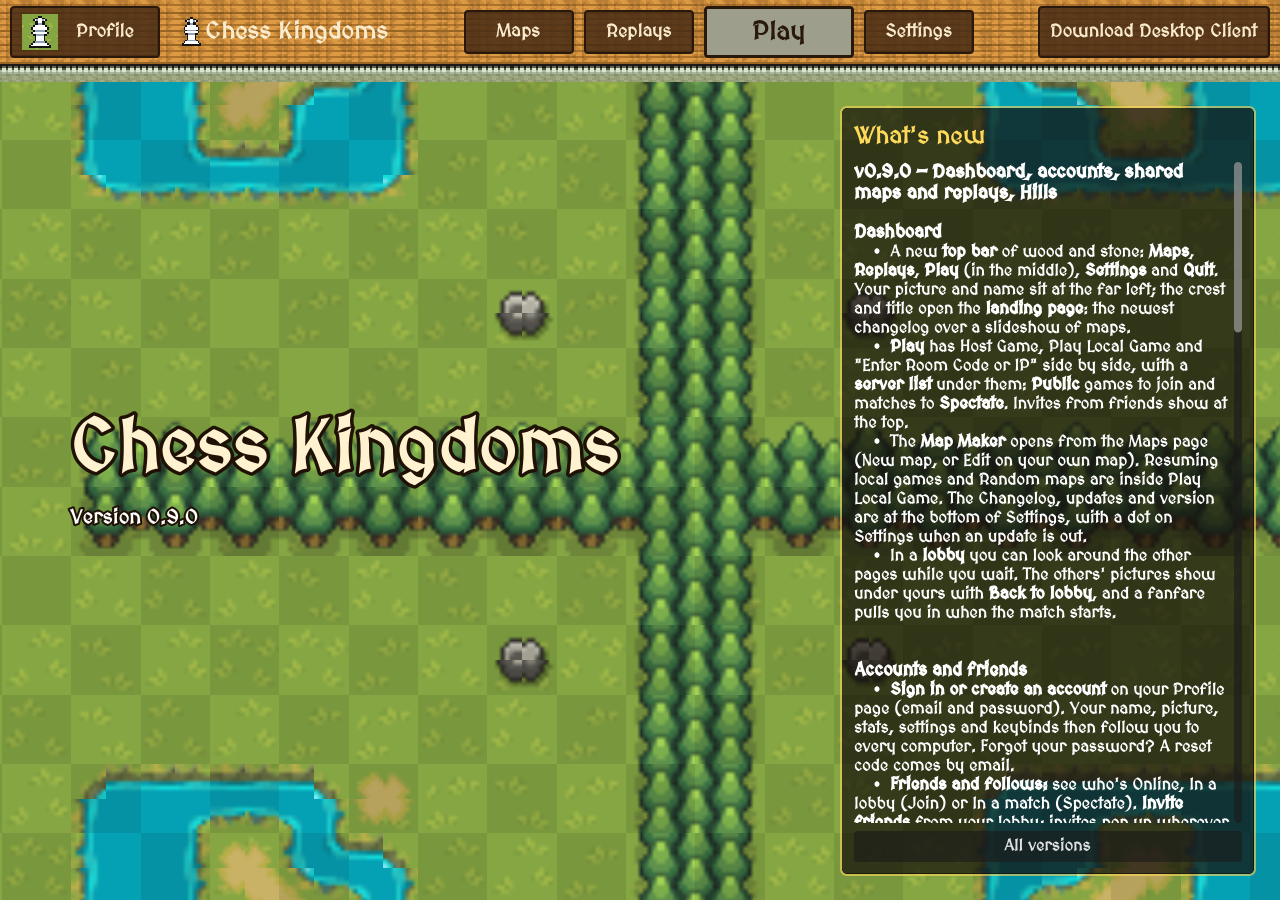
==== index.html @ d823198b "Web build theZamos/chess-kingdoms@c05227939bddc684b7cd916ea60c3433056a0f88" ====
<!DOCTYPE html>
<html lang="en">
	<head>
		<meta charset="utf-8">
		<meta name="viewport" content="width=device-width, user-scalable=no, initial-scale=1.0">
		<title>Chess Kingdoms</title>
		<style>
html, body, #canvas {
	margin: 0;
	padding: 0;
	border: 0;
}

body {
	color: white;
	background-color: black;
	overflow: hidden;
	touch-action: none;
}

#canvas {
	display: block;
}

#canvas:focus {
	outline: none;
}

#status, #status-splash, #status-progress {
	position: absolute;
	left: 0;
	right: 0;
}

#status, #status-splash {
	top: 0;
	bottom: 0;
}

#status {
	background-color: #242424;
	display: flex;
	flex-direction: column;
	justify-content: center;
	align-items: center;
	visibility: hidden;
}

#status-splash {
	max-height: 100%;
	max-width: 100%;
	margin: auto;
}

#status-splash.show-image--false {
	display: none;
}

#status-splash.fullsize--true {
	height: 100%;
	width: 100%;
	object-fit: contain;
}

#status-splash.use-filter--false {
	image-rendering: pixelated;
}

#status-progress, #status-notice {
	display: none;
}

#status-progress {
	bottom: 10%;
	width: 50%;
	margin: 0 auto;
}

#status-notice {
	background-color: #5b3943;
	border-radius: 0.5rem;
	border: 1px solid #9b3943;
	color: #e0e0e0;
	font-family: 'Noto Sans', 'Droid Sans', Arial, sans-serif;
	line-height: 1.3;
	margin: 0 2rem;
	overflow: hidden;
	padding: 1rem;
	text-align: center;
	z-index: 1;
}
		</style>
		<link id="-gd-engine-icon" rel="icon" type="image/png" href="index.icon.png" />
<link rel="apple-touch-icon" href="index.apple-touch-icon.png"/>

	</head>
	<body>
		<canvas id="canvas">
			Your browser does not support the canvas tag.
		</canvas>

		<noscript>
			Your browser does not support JavaScript.
		</noscript>

		<div id="status">
			<img id="status-splash" class="show-image--true fullsize--true use-filter--true" src="index.png" alt="">
			<progress id="status-progress"></progress>
			<div id="status-notice"></div>
		</div>

		<script src="index.js"></script>
		<script>
const GODOT_CONFIG = {"args":[],"canvasResizePolicy":2,"emscriptenPoolSize":8,"ensureCrossOriginIsolationHeaders":true,"executable":"index","experimentalVK":false,"mainPack":"index-c0522793.pck","fileSizes":{"index-c0522793.pck":14669780,"index.wasm":39509339},"focusCanvas":true,"gdextensionLibs":[],"godotPoolSize":4};
const GODOT_THREADS_ENABLED = false;
const engine = new Engine(GODOT_CONFIG);

(function () {
	const statusOverlay = document.getElementById('status');
	const statusProgress = document.getElementById('status-progress');
	const statusNotice = document.getElementById('status-notice');

	let initializing = true;
	let statusMode = '';

	function setStatusMode(mode) {
		if (statusMode === mode || !initializing) {
			return;
		}
		if (mode === 'hidden') {
			statusOverlay.remove();
			initializing = false;
			return;
		}
		statusOverlay.style.visibility = 'visible';
		statusProgress.style.display = mode === 'progress' ? 'block' : 'none';
		statusNotice.style.display = mode === 'notice' ? 'block' : 'none';
		statusMode = mode;
	}

	function setStatusNotice(text) {
		while (statusNotice.lastChild) {
			statusNotice.removeChild(statusNotice.lastChild);
		}
		const lines = text.split('\n');
		lines.forEach((line) => {
			statusNotice.appendChild(document.createTextNode(line));
			statusNotice.appendChild(document.createElement('br'));
		});
	}

	function displayFailureNotice(err) {
		console.error(err);
		if (err instanceof Error) {
			setStatusNotice(err.message);
		} else if (typeof err === 'string') {
			setStatusNotice(err);
		} else {
			setStatusNotice('An unknown error occurred.');
		}
		setStatusMode('notice');
		initializing = false;
	}

	const missing = Engine.getMissingFeatures({
		threads: GODOT_THREADS_ENABLED,
	});

	if (missing.length !== 0) {
		if (GODOT_CONFIG['serviceWorker'] && GODOT_CONFIG['ensureCrossOriginIsolationHeaders'] && 'serviceWorker' in navigator) {
			let serviceWorkerRegistrationPromise;
			try {
				serviceWorkerRegistrationPromise = navigator.serviceWorker.getRegistration();
			} catch (err) {
				serviceWorkerRegistrationPromise = Promise.reject(new Error('Service worker registration failed.'));
			}
			// There's a chance that installing the service worker would fix the issue
			Promise.race([
				serviceWorkerRegistrationPromise.then((registration) => {
					if (registration != null) {
						return Promise.reject(new Error('Service worker already exists.'));
					}
					return registration;
				}).then(() => engine.installServiceWorker()),
				// For some reason, `getRegistration()` can stall
				new Promise((resolve) => {
					setTimeout(() => resolve(), 2000);
				}),
			]).then(() => {
				// Reload if there was no error.
				window.location.reload();
			}).catch((err) => {
				console.error('Error while registering service worker:', err);
			});
		} else {
			// Display the message as usual
			const missingMsg = 'Error\nThe following features required to run Godot projects on the Web are missing:\n';
			displayFailureNotice(missingMsg + missing.join('\n'));
		}
	} else {
		setStatusMode('progress');
		engine.startGame({
			'onProgress': function (current, total) {
				if (current > 0 && total > 0) {
					statusProgress.value = current;
					statusProgress.max = total;
				} else {
					statusProgress.removeAttribute('value');
					statusProgress.removeAttribute('max');
				}
			},
		}).then(() => {
			setStatusMode('hidden');
		}, displayFailureNotice);
	}
}());
		</script>
	</body>
</html>
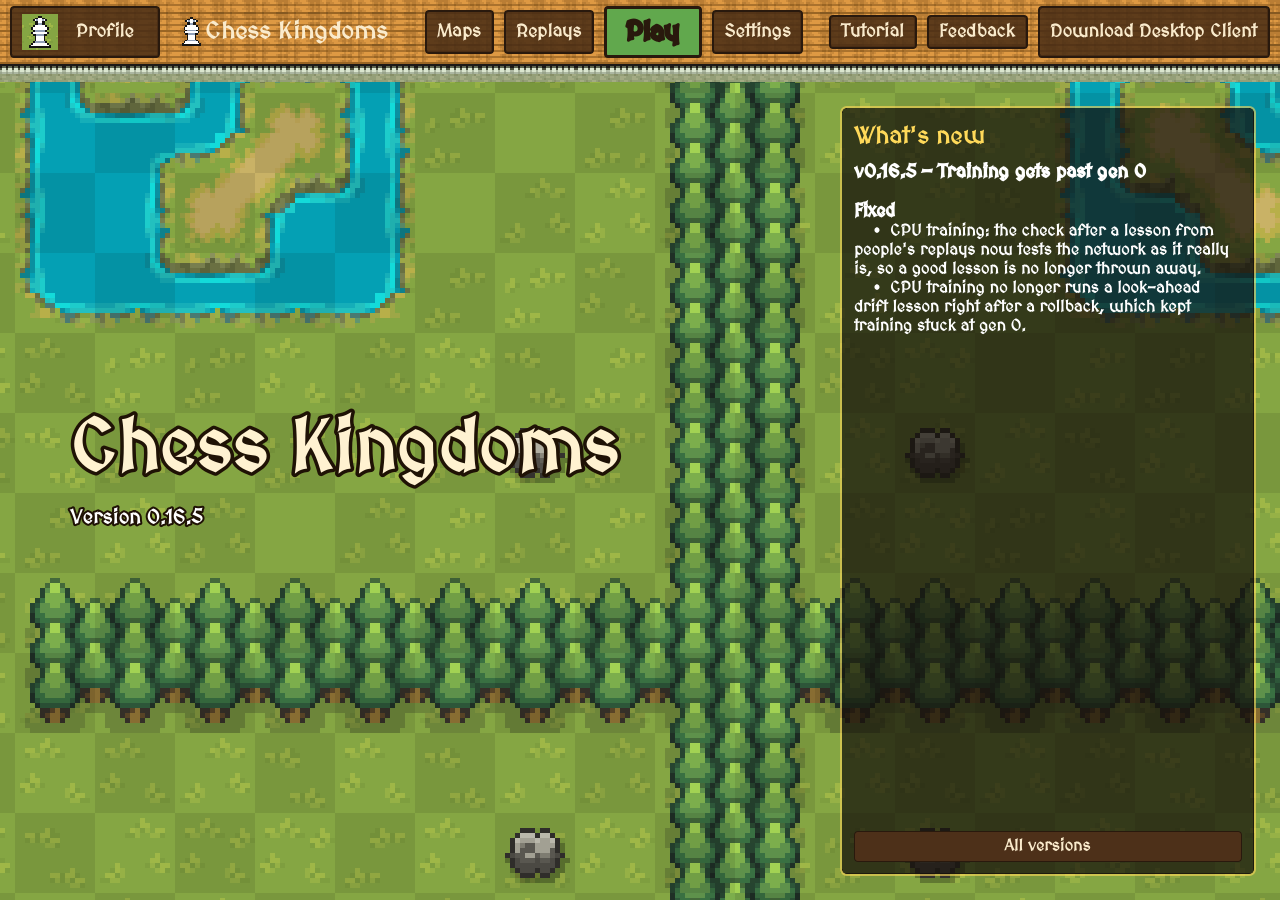
==== commit 92fe15e5: "Web build theZamos/chess-kingdoms@ac51fd90b8cf9174a5be402f900847458179757d" ====
--- a/index.html
+++ b/index.html
@@ -38,7 +38,7 @@
 }
 
 #status {
-	background-color: #242424;
+	background-color: #140f0a;
 	display: flex;
 	flex-direction: column;
 	justify-content: center;
@@ -111,7 +111,7 @@
 
 		<script src="index.js"></script>
 		<script>
-const GODOT_CONFIG = {"args":[],"canvasResizePolicy":2,"emscriptenPoolSize":8,"ensureCrossOriginIsolationHeaders":true,"executable":"index","experimentalVK":false,"mainPack":"index-c0522793.pck","fileSizes":{"index-c0522793.pck":14669780,"index.wasm":39509339},"focusCanvas":true,"gdextensionLibs":[],"godotPoolSize":4};
+const GODOT_CONFIG = {"args":[],"canvasResizePolicy":2,"emscriptenPoolSize":8,"ensureCrossOriginIsolationHeaders":true,"executable":"index","experimentalVK":false,"mainPack":"index-ac51fd90.pck","fileSizes":{"index-ac51fd90.pck":16667592,"index.wasm":39509339},"focusCanvas":true,"gdextensionLibs":[],"godotPoolSize":4};
 const GODOT_THREADS_ENABLED = false;
 const engine = new Engine(GODOT_CONFIG);
 
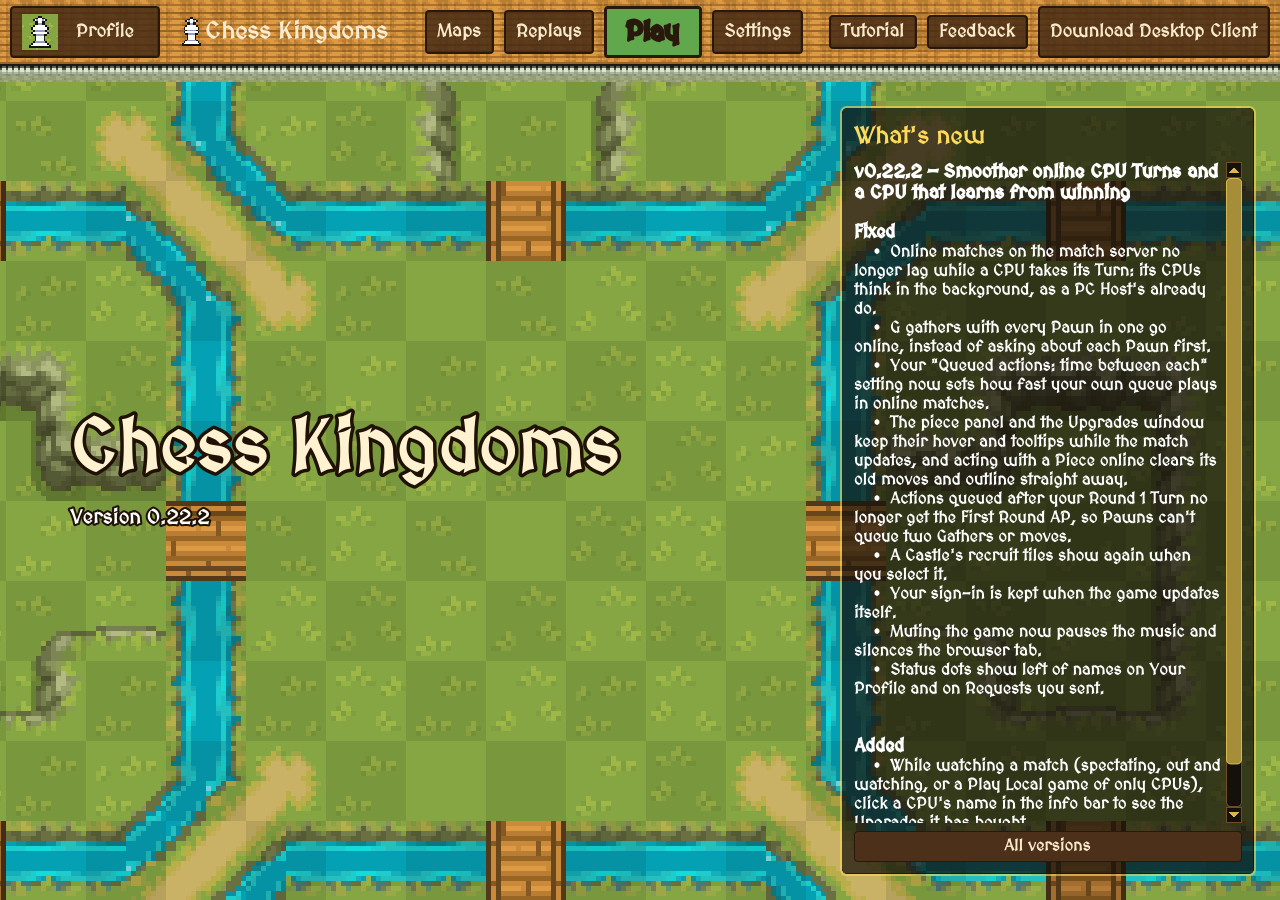
==== commit be05b5b4: "Web build theZamos/chess-kingdoms@02d8daee1e28d08c8de61b126ddb85a5139daf57" ====
--- a/index.html
+++ b/index.html
@@ -92,7 +92,7 @@
 		</style>
 		<link id="-gd-engine-icon" rel="icon" type="image/png" href="index.icon.png" />
 <link rel="apple-touch-icon" href="index.apple-touch-icon.png"/>
-
+<script>(function(){var C=window.AudioContext||window.webkitAudioContext;if(!C)return;var a={ctxs:[],muted:false};window.ckAudio=a;var resume=C.prototype.resume;C.prototype.resume=function(){return a.muted?Promise.resolve():resume.apply(this,arguments)};function W(o){var c=o===undefined?new C():new C(o);a.ctxs.push(c);if(a.muted)c.suspend();return c}W.prototype=C.prototype;window.AudioContext=W;if(window.webkitAudioContext)window.webkitAudioContext=W;a.setMuted=function(m){a.muted=m;a.ctxs.forEach(function(c){if(m)c.suspend();else resume.call(c)})}})();</script>
 	</head>
 	<body>
 		<canvas id="canvas">
@@ -111,7 +111,7 @@
 
 		<script src="index.js"></script>
 		<script>
-const GODOT_CONFIG = {"args":[],"canvasResizePolicy":2,"emscriptenPoolSize":8,"ensureCrossOriginIsolationHeaders":true,"executable":"index","experimentalVK":false,"mainPack":"index-ac51fd90.pck","fileSizes":{"index-ac51fd90.pck":16667592,"index.wasm":39509339},"focusCanvas":true,"gdextensionLibs":[],"godotPoolSize":4};
+const GODOT_CONFIG = {"args":[],"canvasResizePolicy":2,"emscriptenPoolSize":8,"ensureCrossOriginIsolationHeaders":true,"executable":"index","experimentalVK":false,"mainPack":"index-02d8daee.pck","fileSizes":{"index-02d8daee.pck":17276676,"index.wasm":39509339},"focusCanvas":true,"gdextensionLibs":[],"godotPoolSize":4};
 const GODOT_THREADS_ENABLED = false;
 const engine = new Engine(GODOT_CONFIG);
 
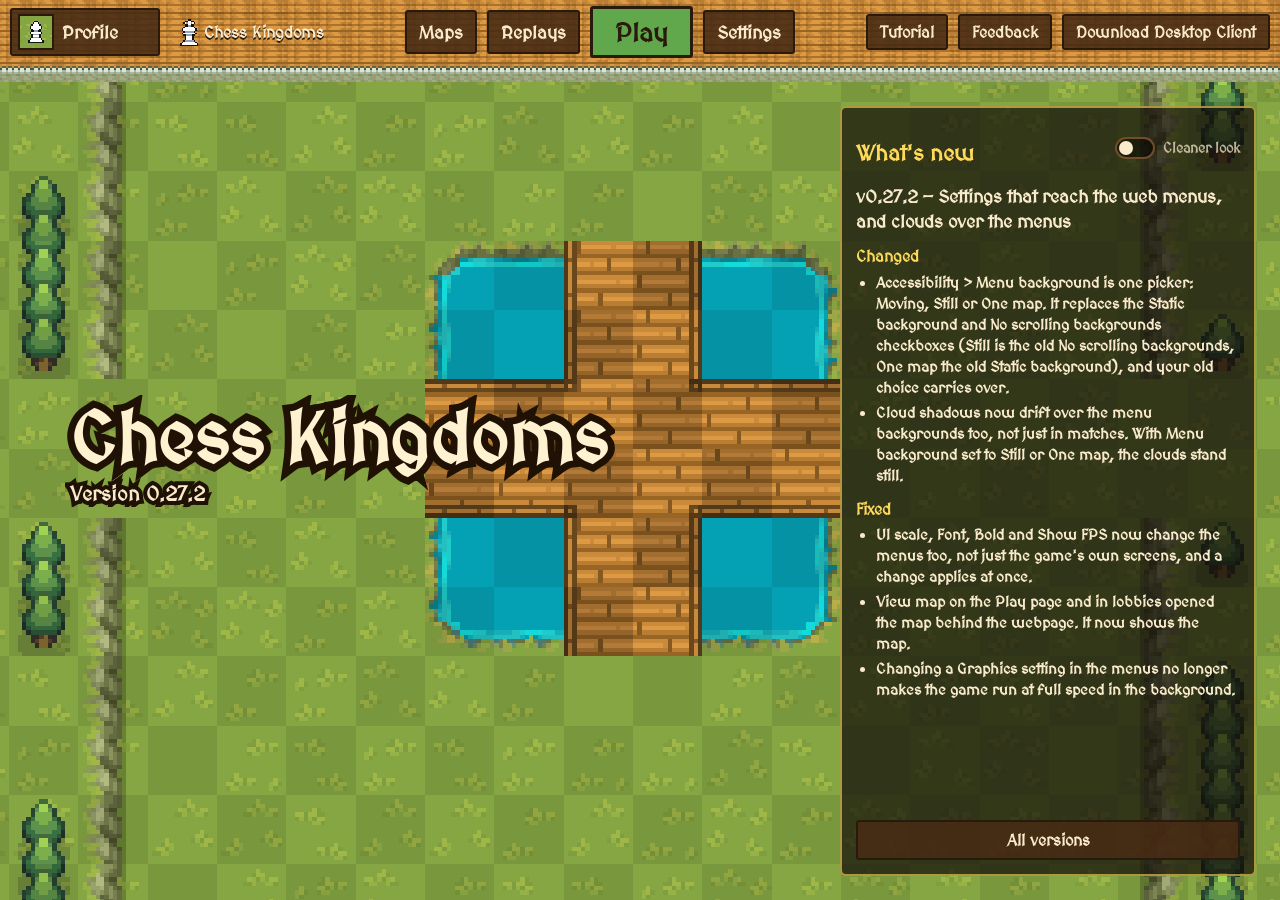
==== commit 55f18349: "Web build theZamos/chess-kingdoms@f9aba70398b63e87680d25e429ee2290f0bc2760" ====
--- a/index.html
+++ b/index.html
@@ -1,220 +1,141 @@
 <!DOCTYPE html>
 <html lang="en">
-	<head>
-		<meta charset="utf-8">
-		<meta name="viewport" content="width=device-width, user-scalable=no, initial-scale=1.0">
-		<title>Chess Kingdoms</title>
-		<style>
-html, body, #canvas {
-	margin: 0;
-	padding: 0;
-	border: 0;
-}
-
-body {
-	color: white;
-	background-color: black;
-	overflow: hidden;
-	touch-action: none;
-}
-
-#canvas {
-	display: block;
-}
-
-#canvas:focus {
-	outline: none;
-}
-
-#status, #status-splash, #status-progress {
-	position: absolute;
-	left: 0;
-	right: 0;
-}
-
-#status, #status-splash {
-	top: 0;
-	bottom: 0;
-}
-
-#status {
-	background-color: #140f0a;
-	display: flex;
-	flex-direction: column;
-	justify-content: center;
-	align-items: center;
-	visibility: hidden;
-}
-
-#status-splash {
-	max-height: 100%;
-	max-width: 100%;
-	margin: auto;
-}
-
-#status-splash.show-image--false {
-	display: none;
-}
-
-#status-splash.fullsize--true {
-	height: 100%;
-	width: 100%;
-	object-fit: contain;
-}
-
-#status-splash.use-filter--false {
-	image-rendering: pixelated;
-}
-
-#status-progress, #status-notice {
-	display: none;
-}
-
-#status-progress {
-	bottom: 10%;
-	width: 50%;
-	margin: 0 auto;
-}
-
-#status-notice {
-	background-color: #5b3943;
-	border-radius: 0.5rem;
-	border: 1px solid #9b3943;
-	color: #e0e0e0;
-	font-family: 'Noto Sans', 'Droid Sans', Arial, sans-serif;
-	line-height: 1.3;
-	margin: 0 2rem;
-	overflow: hidden;
-	padding: 1rem;
-	text-align: center;
-	z-index: 1;
-}
-		</style>
-		<link id="-gd-engine-icon" rel="icon" type="image/png" href="index.icon.png" />
+<head>
+<meta charset="utf-8">
+<meta name="viewport" content="width=device-width, initial-scale=1, viewport-fit=cover">
+<!-- Every page address (/play, /changelog, …) loads this same page, so files load from the top. -->
+<base href="/">
+<title>Chess Kingdoms</title>
+<!-- The accounts server the webpage's pages ask (web/shell/api.js); the tests point it at a pretend one. -->
+<meta name="ck-api" content="https://api.chesskingdoms.net">
+<meta name="description" content="Chess Kingdoms: a turn-based strategy game built on chess, with an economy, castles and upgrades. Play in your browser.">
+<link rel="preconnect" href="https://fonts.googleapis.com">
+<link rel="preconnect" href="https://fonts.gstatic.com" crossorigin>
+<link rel="stylesheet" href="https://fonts.googleapis.com/css2?family=Alegreya+Sans:wght@400;500;700&display=swap">
+<link rel="stylesheet" href="shell/shell.css">
+<link id="-gd-engine-icon" rel="icon" type="image/png" href="index.icon.png" />
 <link rel="apple-touch-icon" href="index.apple-touch-icon.png"/>
 <script>(function(){var C=window.AudioContext||window.webkitAudioContext;if(!C)return;var a={ctxs:[],muted:false};window.ckAudio=a;var resume=C.prototype.resume;C.prototype.resume=function(){return a.muted?Promise.resolve():resume.apply(this,arguments)};function W(o){var c=o===undefined?new C():new C(o);a.ctxs.push(c);if(a.muted)c.suspend();return c}W.prototype=C.prototype;window.AudioContext=W;if(window.webkitAudioContext)window.webkitAudioContext=W;a.setMuted=function(m){a.muted=m;a.ctxs.forEach(function(c){if(m)c.suspend();else resume.call(c)})}})();</script>
-	</head>
-	<body>
-		<canvas id="canvas">
-			Your browser does not support the canvas tag.
-		</canvas>
+</head>
+<body class="look-game">
+<!-- The game (Godot) draws here, hidden behind the webpage until it shows one of its pages. -->
+<canvas id="canvas" tabindex="-1" aria-label="Chess Kingdoms">Your browser can't run the game.</canvas>
 
-		<noscript>
-			Your browser does not support JavaScript.
-		</noscript>
+<!-- The webpage in front of the game: the web dashboard (.scratch/web-dashboard/). -->
+<div id="web" class="web">
+  <header class="top">
+    <div class="bar">
+      <button class="wbtn profile desk" data-go="profile" type="button">
+        <span class="avatar"><img class="px" data-bar="picture" src="shell/art/default_picture.png" alt=""></span>
+        <span class="pname" data-bar="name">Profile</span>
+        <span class="badge" data-bar="unseen" hidden></span>
+      </button>
+      <a class="crest" href="/" data-go="home" aria-label="Chess Kingdoms: Home">
+        <img class="px" src="shell/art/king_white.png" alt=""><span class="name">Chess Kingdoms</span>
+      </a>
+      <span class="spacer"></span>
+      <button class="wbtn page desk" data-go="maps" type="button">Maps</button>
+      <button class="wbtn page desk" data-go="replays" type="button">Replays</button>
+      <button class="wbtn play desk" data-go="play" type="button">Play</button>
+      <button class="wbtn page desk settings" data-go="settings" type="button">Settings<span class="dot" data-bar="update" hidden></span></button>
+      <button class="wbtn page desk" data-go="admin" data-bar="admin" type="button" hidden>Admin</button>
+      <span class="spacer desk"></span>
+      <button class="wbtn small desk" data-go="tutorial" type="button">Tutorial</button>
+      <button class="wbtn small desk" data-go="feedback" type="button">Feedback</button>
+      <a class="wbtn small desk dl" href="https://github.com/theZamos/chess-kingdoms-releases/releases/latest/download/ChessKingdoms-windows.zip" download
+        title="The Windows game as a .zip, from the latest release."><span class="long">Download Desktop Client</span><span class="short">Download</span></a>
+      <button class="wbtn phone-only profile-phone" data-go="profile" type="button" aria-label="Your profile">
+        <span class="avatar"><img class="px" data-bar="picture" src="shell/art/default_picture.png" alt=""></span>
+        <span class="badge" data-bar="unseen" hidden></span>
+      </button>
+    </div>
+    <div class="wall"></div>
+  </header>
 
-		<div id="status">
-			<img id="status-splash" class="show-image--true fullsize--true use-filter--true" src="index.png" alt="">
-			<progress id="status-progress"></progress>
-			<div id="status-notice"></div>
-		</div>
+  <main id="main">
+    <section class="view home" data-page="home" aria-label="Home">
+      <div class="slides" aria-hidden="true"></div>
+      <div class="title-box">
+        <h1 class="big-title">Chess Kingdoms</h1>
+        <div class="version" id="version"></div>
+      </div>
+      <aside class="news" aria-labelledby="news-heading">
+        <div class="news-head">
+          <h2 id="news-heading">What's new</h2>
+          <label class="switch" title="Switch between the game's look and a cleaner one (also in Settings > Graphics)">
+            <input type="checkbox" id="look-switch" role="switch"><span class="track" aria-hidden="true"><span class="knob"></span></span><span class="switch-text">Cleaner look</span>
+          </label>
+        </div>
+        <div class="scroll" id="news"><p class="muted">Loading the changelog…</p></div>
+        <a class="wbtn" href="/changelog" data-go="changelog">All versions</a>
+      </aside>
+    </section>
 
-		<script src="index.js"></script>
-		<script>
-const GODOT_CONFIG = {"args":[],"canvasResizePolicy":2,"emscriptenPoolSize":8,"ensureCrossOriginIsolationHeaders":true,"executable":"index","experimentalVK":false,"mainPack":"index-02d8daee.pck","fileSizes":{"index-02d8daee.pck":17276676,"index.wasm":39509339},"focusCanvas":true,"gdextensionLibs":[],"godotPoolSize":4};
-const GODOT_THREADS_ENABLED = false;
-const engine = new Engine(GODOT_CONFIG);
+    <!-- Maps (web/shell/pages/maps.js fills it). -->
+    <section class="view maps-page" data-page="maps" aria-label="Maps" hidden></section>
+    <!-- Replays (web/shell/pages/replays.js fills it). -->
+    <section class="view replays-page" data-page="replays" aria-label="Replays" hidden></section>
+    <!-- Your profile, another player's, and Clans (web/shell/pages/). -->
+    <section class="view profile-view" data-page="profile" aria-label="Your profile" hidden></section>
+    <section class="view player-view" data-page="player" aria-label="Player" hidden></section>
+    <section class="view clans-view" data-page="clans" aria-label="Clans" hidden></section>
+    <!-- Play (and the lobby) and Admin, as the game draws them (pages/mirror.js). -->
+    <section class="view play-view" data-page="play" aria-label="Play" hidden></section>
+    <section class="view admin-view" data-page="admin" aria-label="Admin" hidden></section>
 
-(function () {
-	const statusOverlay = document.getElementById('status');
-	const statusProgress = document.getElementById('status-progress');
-	const statusNotice = document.getElementById('status-notice');
+    <section class="view changelog" data-page="changelog" aria-label="Changelog" hidden>
+      <div class="pad">
+        <div class="head"><h1>Changelog</h1><a class="wbtn" href="/" data-go="home">Back</a></div>
+        <div class="log">
+          <nav class="versions" id="versions" aria-label="Versions"></nav>
+          <article class="box notes" id="notes"></article>
+        </div>
+      </div>
+    </section>
+  </main>
 
-	let initializing = true;
-	let statusMode = '';
+  <nav class="tabs" aria-label="Pages">
+    <div class="wall"></div>
+    <div class="tabrow">
+      <a class="tab" href="/" data-go="home"><span class="ic"><img class="px" src="shell/art/king_white.png" alt=""></span>Home</a>
+      <button class="tab" data-go="maps" type="button"><span class="ic"><svg viewBox="0 0 12 12" aria-hidden="true" shape-rendering="crispEdges"><g class="ink"><rect x="1" y="2" width="3" height="8"/><rect x="4" y="1" width="4" height="8"/><rect x="8" y="2" width="3" height="8"/></g><g class="fill"><rect x="2" y="3" width="1" height="6"/><rect x="5" y="2" width="2" height="6"/><rect x="9" y="3" width="1" height="6"/></g></svg></span>Maps</button>
+      <button class="tab play" data-go="play" type="button"><span class="ic"><img class="px" src="shell/art/knight_white.png" alt=""></span>Play</button>
+      <button class="tab" data-go="replays" type="button"><span class="ic"><svg viewBox="0 0 12 12" aria-hidden="true" shape-rendering="crispEdges"><g class="ink"><rect x="2" y="1" width="8" height="1"/><rect x="2" y="10" width="8" height="1"/><rect x="3" y="2" width="1" height="2"/><rect x="8" y="2" width="1" height="2"/><rect x="4" y="4" width="1" height="1"/><rect x="7" y="4" width="1" height="1"/><rect x="5" y="5" width="2" height="2"/><rect x="4" y="7" width="1" height="1"/><rect x="7" y="7" width="1" height="1"/><rect x="3" y="8" width="1" height="2"/><rect x="8" y="8" width="1" height="2"/></g><g class="fill"><rect x="4" y="2" width="4" height="1"/><rect x="5" y="3" width="2" height="1"/><rect x="4" y="9" width="4" height="1"/><rect x="5" y="8" width="2" height="1"/></g></svg></span>Replays</button>
+      <button class="tab" data-act="more" type="button" aria-haspopup="dialog" aria-controls="sheet"><span class="ic"><svg viewBox="0 0 12 12" aria-hidden="true" shape-rendering="crispEdges"><g class="ink"><rect x="1" y="2" width="10" height="2"/><rect x="1" y="5" width="10" height="2"/><rect x="1" y="8" width="10" height="2"/></g></svg></span>More<span class="dot" data-bar="update" hidden></span></button>
+    </div>
+  </nav>
+  <div class="scrim" id="scrim"></div>
+  <div class="sheet" id="sheet" role="dialog" aria-label="More" aria-hidden="true">
+    <h3>More</h3>
+    <button class="wbtn" data-go="settings" type="button">Settings<span class="dot" data-bar="update" hidden></span></button>
+    <button class="wbtn" data-go="tutorial" type="button">Tutorial</button>
+    <button class="wbtn" data-go="feedback" type="button">Feedback</button>
+    <button class="wbtn" data-go="admin" data-bar="admin" type="button" hidden>Admin</button>
+  </div>
+</div>
 
-	function setStatusMode(mode) {
-		if (statusMode === mode || !initializing) {
-			return;
-		}
-		if (mode === 'hidden') {
-			statusOverlay.remove();
-			initializing = false;
-			return;
-		}
-		statusOverlay.style.visibility = 'visible';
-		statusProgress.style.display = mode === 'progress' ? 'block' : 'none';
-		statusNotice.style.display = mode === 'notice' ? 'block' : 'none';
-		statusMode = mode;
-	}
+<!-- A note for a few seconds (MainMenu.say()). -->
+<div id="toast" class="toast" role="status" hidden></div>
+<!-- Invites popping up (social.js). -->
+<div id="invites" class="invites" aria-live="polite"></div>
 
-	function setStatusNotice(text) {
-		while (statusNotice.lastChild) {
-			statusNotice.removeChild(statusNotice.lastChild);
-		}
-		const lines = text.split('\n');
-		lines.forEach((line) => {
-			statusNotice.appendChild(document.createTextNode(line));
-			statusNotice.appendChild(document.createElement('br'));
-		});
-	}
+<!-- Shown while a page of the game's waits for the game to finish loading. -->
+<div id="wait" class="wait" role="status" hidden>
+  <div class="inner">
+    <div class="tagline" id="wait-tagline">Starting the game</div>
+    <h2 id="wait-page"></h2>
+    <div class="progress" aria-hidden="true"><i id="wait-bar"></i></div>
+    <p id="wait-text"></p>
+    <button class="wbtn" id="wait-back" type="button">Back</button>
+  </div>
+</div>
 
-	function displayFailureNotice(err) {
-		console.error(err);
-		if (err instanceof Error) {
-			setStatusNotice(err.message);
-		} else if (typeof err === 'string') {
-			setStatusNotice(err);
-		} else {
-			setStatusNotice('An unknown error occurred.');
-		}
-		setStatusMode('notice');
-		initializing = false;
-	}
-
-	const missing = Engine.getMissingFeatures({
-		threads: GODOT_THREADS_ENABLED,
-	});
-
-	if (missing.length !== 0) {
-		if (GODOT_CONFIG['serviceWorker'] && GODOT_CONFIG['ensureCrossOriginIsolationHeaders'] && 'serviceWorker' in navigator) {
-			let serviceWorkerRegistrationPromise;
-			try {
-				serviceWorkerRegistrationPromise = navigator.serviceWorker.getRegistration();
-			} catch (err) {
-				serviceWorkerRegistrationPromise = Promise.reject(new Error('Service worker registration failed.'));
-			}
-			// There's a chance that installing the service worker would fix the issue
-			Promise.race([
-				serviceWorkerRegistrationPromise.then((registration) => {
-					if (registration != null) {
-						return Promise.reject(new Error('Service worker already exists.'));
-					}
-					return registration;
-				}).then(() => engine.installServiceWorker()),
-				// For some reason, `getRegistration()` can stall
-				new Promise((resolve) => {
-					setTimeout(() => resolve(), 2000);
-				}),
-			]).then(() => {
-				// Reload if there was no error.
-				window.location.reload();
-			}).catch((err) => {
-				console.error('Error while registering service worker:', err);
-			});
-		} else {
-			// Display the message as usual
-			const missingMsg = 'Error\nThe following features required to run Godot projects on the Web are missing:\n';
-			displayFailureNotice(missingMsg + missing.join('\n'));
-		}
-	} else {
-		setStatusMode('progress');
-		engine.startGame({
-			'onProgress': function (current, total) {
-				if (current > 0 && total > 0) {
-					statusProgress.value = current;
-					statusProgress.max = total;
-				} else {
-					statusProgress.removeAttribute('value');
-					statusProgress.removeAttribute('max');
-				}
-			},
-		}).then(() => {
-			setStatusMode('hidden');
-		}, displayFailureNotice);
-	}
-}());
-		</script>
-	</body>
+<script>
+// Filled in by Godot's web export (html/custom_html_shell): the game's files and settings.
+window.ckGodot = { config: {"args":[],"canvasResizePolicy":2,"emscriptenPoolSize":8,"ensureCrossOriginIsolationHeaders":true,"executable":"index","experimentalVK":true,"mainPack":"index-f9aba703.pck","fileSizes":{"index-f9aba703.pck":6723540,"index.wasm":39509339},"focusCanvas":true,"gdextensionLibs":[],"godotPoolSize":4}, threads: false };
+</script>
+<script src="index.js"></script>
+<script type="module" src="shell/app.js"></script>
+</body>
 </html>
 
--- a/shell/shell.css
+++ b/shell/shell.css
@@ -0,0 +1,507 @@
+/* The web dashboard in the game's look (UiArt in game/ui_art.gd): a wooden bar
+   with a castle wall, dark wood buttons lit gold, the green Play button and the
+   MedievalSharp font. `body.look-clean` is the cleaner look (Settings > Graphics >
+   Dashboard look; the game's own pages copy both looks: game/dashboard_look.gd).
+   Phones (up to 760px wide) get the page buttons along the bottom, Play raised
+   and square-cornered, as on the game's pages (.scratch/web-links/: play_shape). */
+@font-face { font-family: "MedievalSharp"; src: url("art/MedievalSharp.ttf") format("truetype"); font-display: swap; }
+
+:root {
+  --page: #1f1a16;
+  --panel: rgba(41, 33, 26, .95);   /* UiArt.panel_style() */
+  --panel-edge: #734d26;            /* UiArt.WOOD_EDGE */
+  --btn: rgba(71, 43, 20, .88);     /* UiArt.button_styles() */
+  --btn-on: rgba(52, 31, 14, .95);
+  --ink: #291a0d;                   /* UiArt.INK */
+  --gold: #ffd959;                  /* UiArt.GOLD */
+  --cream: #faebcc;                 /* UiArt.CREAM */
+  --muted: rgba(250, 235, 204, .72);
+  --green: #61a84d;                 /* UiArt.PLAY_GREEN */
+  --green-on: #4f8c3e;
+  --dot: #f24033;                   /* UiArt.REPORT_RED */
+  --outline: #1f1205;
+  --display: "MedievalSharp", "Palatino Linotype", Georgia, "Segoe UI Symbol", "Noto Sans Symbols 2", serif;
+  --body: "MedievalSharp", "Palatino Linotype", Georgia, "Segoe UI Symbol", "Noto Sans Symbols 2", serif;
+  --long: var(--body);              /* long text: news, notes */
+  --bar-h: 64px;
+  --wall-h: 18px;
+  color-scheme: dark;
+}
+* { box-sizing: border-box; }
+html, body { height: 100%; margin: 0; }
+body { background: var(--page); color: var(--cream); font-family: var(--body); font-weight: 700; font-size: 16px; overflow: hidden;
+  -webkit-font-smoothing: antialiased; -webkit-tap-highlight-color: transparent; }
+.px { image-rendering: pixelated; }
+button, a.wbtn, a.tab, a.crest { font: inherit; color: inherit; cursor: pointer; text-decoration: none; }
+button:focus-visible, a:focus-visible { outline: 2px solid var(--gold); outline-offset: 2px; }
+[hidden] { display: none !important; }
+
+/* ---------- the game, behind the webpage ---------- */
+#canvas { position: fixed; inset: 0; width: 100%; height: 100%; display: block; visibility: hidden; outline: none; background: #000; }
+body.in-game #canvas { visibility: visible; }
+body.in-game .web { display: none; }
+
+.web { position: fixed; inset: 0; display: flex; flex-direction: column; z-index: 1; background: var(--page); }
+
+/* ---------- top bar ---------- */
+.top { flex: none; position: relative; z-index: 5; padding-top: env(safe-area-inset-top, 0px); background: url("art/wood.png") 0 0 / 32px 32px repeat; }
+.bar { height: var(--bar-h); background: url("art/wood.png") 0 0 / 32px 32px repeat; image-rendering: pixelated;
+  display: flex; align-items: center; gap: 10px; padding: 6px max(10px, env(safe-area-inset-right, 0px)) 6px max(10px, env(safe-area-inset-left, 0px)); }
+.wall { height: var(--wall-h); background: url("art/wall.png") 0 0 / 32px 18px repeat-x; image-rendering: pixelated; }
+.spacer { flex: 1; }
+.wbtn { background: var(--btn); border: 2px solid var(--ink); border-radius: 3px; color: var(--cream); padding: 4px 12px; font-size: 18px;
+  min-height: 44px; display: inline-flex; align-items: center; justify-content: center; gap: 8px; white-space: nowrap; position: relative; flex: none; }
+.wbtn:hover { border-color: var(--gold); filter: brightness(1.15); }
+.wbtn.on { border-color: var(--gold); background: var(--btn-on); }
+.wbtn.page { min-width: 110px; }
+.wbtn.play { background: var(--green); color: var(--ink); border-width: 3px; font-size: 26px; min-width: 150px; min-height: 52px; padding: 0 22px; }
+.wbtn.play.on { background: var(--green-on); }
+.wbtn.small { font-size: 16px; min-height: 36px; }
+.dl .short { display: none; }
+.profile { min-width: 150px; justify-content: flex-start; padding-left: 6px; }
+.avatar { width: 36px; height: 36px; border: 2px solid var(--ink); display: grid; place-items: center; flex: none; background: #000; overflow: hidden; }
+.avatar img { width: 100%; height: 100%; }
+.badge { position: absolute; top: -7px; left: -7px; background: var(--dot); color: #fff; border-radius: 9px; font-size: 12px; padding: 0 5px; line-height: 18px; font-family: system-ui, sans-serif; }
+.dot { position: absolute; top: -5px; left: -5px; width: 12px; height: 12px; border-radius: 6px; background: var(--dot); }
+.crest { background: none; border: 2px solid transparent; display: inline-flex; align-items: center; gap: 6px; font-size: 24px; color: var(--cream);
+  padding: 2px 8px; min-height: 44px; border-radius: 3px; flex: none; white-space: nowrap; }
+.crest:hover { border-color: var(--gold); }
+.crest img { width: 18px; height: 27px; }
+.crest .name { text-shadow: 0 2px 0 var(--ink); }
+.phone-only, .tabs, .sheet, .scrim { display: none; }
+
+/* Squeezed just enough for every button to fit, as DashboardBar.fit() does. */
+.sq1 .wbtn.page, .sq1 .wbtn.play { min-width: 0; }
+.sq2 .crest .name { display: none; }
+.sq3 .profile .pname { display: none; } .sq3 .profile { min-width: 0; } .sq3 .dl .long { display: none; } .sq3 .dl .short { display: inline; }
+.sq4 .bar { gap: 5px; } .sq4 .wbtn { font-size: 15px; padding: 4px 7px; } .sq4 .wbtn.play { font-size: 22px; padding: 0 14px; } .sq4 .crest { font-size: 18px; }
+.sq5 .bar { gap: 2px; } .sq5 .wbtn { font-size: 13px; padding: 4px; } .sq5 .wbtn.play { font-size: 20px; padding: 0 8px; }
+
+/* ---------- pages ---------- */
+main { flex: 1; position: relative; overflow: hidden; }
+.view { position: absolute; inset: 0; overflow-y: auto; overflow-x: hidden; }
+.pad { padding: 24px max(24px, env(safe-area-inset-right, 0px)) 32px max(24px, env(safe-area-inset-left, 0px)); max-width: 1200px; }
+.muted { color: var(--muted); }
+.head { display: flex; align-items: center; gap: 12px; flex-wrap: wrap; margin-bottom: 14px; }
+.head h1 { font-family: var(--display); font-size: 28px; margin: 0; flex: 1; }
+.box { background: var(--panel); border: 2px solid var(--panel-edge); border-radius: 4px; padding: 14px; min-width: 0; }
+
+/* Home: a slideshow of maps behind the title and What's new (LandingPage). */
+.home { overflow: hidden; }
+.slides { position: absolute; inset: 0; overflow: hidden; background: #6f9a3a; }
+.slide { position: absolute; inset: -15%; background-size: cover; background-position: center; opacity: 0; transition: opacity 1.2s;
+  image-rendering: pixelated; will-change: transform, opacity; }
+.slide.show { opacity: 1; }
+.slide.pan { animation: pan 7.4s linear forwards; }
+@keyframes pan { from { transform: translate(var(--from-x, -4%), var(--from-y, 0)); } to { transform: translate(var(--to-x, 4%), var(--to-y, 0)); } }
+.title-box { position: absolute; left: 70px; top: 50%; transform: translateY(-90px); pointer-events: none; }
+.big-title { font-family: var(--display); font-size: 72px; line-height: 1.05; color: #fff2d1; margin: 0;
+  paint-order: stroke fill; -webkit-text-stroke: 14px var(--outline); }
+.version { font-size: 20px; paint-order: stroke fill; -webkit-text-stroke: 8px var(--outline); margin-top: 4px; min-height: 1.2em; }
+.news { position: absolute; top: 24px; bottom: 24px; right: 24px; width: 416px; background: rgba(20, 15, 10, .72); border: 2px solid rgba(255, 217, 89, .6);
+  border-radius: 6px; padding: 14px; display: flex; flex-direction: column; gap: 8px; }
+.news h2 { margin: 0; color: var(--gold); font-size: 24px; font-family: var(--display); }
+.news-head { display: flex; align-items: center; gap: 10px; flex-wrap: wrap; }
+.news-head h2 { flex: 1; }
+/* The look switch on Home (Settings > Graphics > Dashboard look, which also restyles the game's pages: DashboardLook). */
+.switch { display: inline-flex; align-items: center; gap: 8px; cursor: pointer; font-size: 14px; color: var(--muted); min-height: 32px; }
+.switch input { position: absolute; opacity: 0; width: 1px; height: 1px; }
+.switch .track { width: 40px; height: 22px; border-radius: 11px; background: rgba(0, 0, 0, .5); border: 2px solid var(--panel-edge); position: relative; flex: none; transition: background .15s; }
+.switch .knob { position: absolute; top: 2px; left: 2px; width: 14px; height: 14px; border-radius: 50%; background: var(--cream); transition: transform .15s; }
+.switch input:checked + .track { background: var(--green); border-color: var(--ink); }
+.switch input:checked + .track .knob { transform: translateX(18px); }
+.switch input:focus-visible + .track { outline: 2px solid var(--gold); outline-offset: 2px; }
+.switch:hover .switch-text { color: var(--cream); }
+.news .scroll { flex: 1; overflow-y: auto; font-family: var(--long); font-size: 15px; line-height: 1.4; padding-right: 4px; min-height: 0; }
+.news .wbtn { align-self: stretch; font-size: 16px; min-height: 40px; }
+.notes h3, .news h3 { font-size: 18px; margin: 2px 0 4px; color: var(--cream); }
+.notes h4, .news h4 { font-size: 16px; margin: 12px 0 4px; color: var(--gold); }
+.notes ul, .news ul { margin: 0; padding-left: 20px; }
+.notes li, .news li { margin: 4px 0; }
+.notes p, .news p { margin: 4px 0; }
+code { font-family: ui-monospace, Consolas, monospace; font-size: .9em; background: rgba(0, 0, 0, .3); padding: 0 3px; border-radius: 2px; }
+
+/* All versions (ChangelogWindow) */
+.log { display: grid; grid-template-columns: 220px 1fr; gap: 16px; align-items: start; }
+.versions { display: grid; gap: 4px; max-height: calc(100vh - 220px); overflow-y: auto; }
+.versions button { text-align: left; justify-content: flex-start; min-height: 36px; font-size: 15px; }
+.notes { font-family: var(--long); font-size: 16px; line-height: 1.45; max-width: 72ch; }
+
+/* ---------- pages made in JavaScript (.scratch/html-menus/): Maps first ---------- */
+.view h2 { font-family: var(--display); font-size: 22px; margin: 18px 0 8px; }
+.head .wbtn.page-btn { min-width: 150px; min-height: 48px; font-size: 20px; }
+.head .wbtn.page-btn.big { min-width: 170px; font-size: 24px; }
+.flat { background: none; border: 0; color: var(--cream); font: inherit; font-size: 16px; padding: 4px 8px; cursor: pointer; min-height: 32px; }
+.flat:hover { color: var(--gold); }
+.fold { background: var(--btn); border: 2px solid var(--ink); color: var(--cream); border-radius: 3px; width: 32px; height: 32px; font: inherit;
+  font-size: 20px; line-height: 1; cursor: pointer; flex: none; }
+.fold:hover { border-color: var(--gold); }
+.row-head { display: flex; align-items: center; gap: 8px; }
+.row-head h2, .row-head h3 { flex: 1; margin: 0; }
+.maps-row { margin-top: 14px; }
+.maps-row .row-head { margin-bottom: 6px; }
+.note-line { margin: 6px 0; }
+.status { color: #ffbf66; margin: 6px 0; min-height: 1.2em; }
+.row-line { display: flex; align-items: center; gap: 10px; flex-wrap: wrap; }
+
+/* Cards (LibraryCard: 176 x 228): a picture, the name, a line under it, likes. */
+.cards { display: flex; gap: 12px; overflow-x: auto; padding-bottom: 8px; scroll-snap-type: x proximity; }
+.cards.grid { flex-wrap: wrap; overflow: visible; }
+.card { flex: none; width: 176px; min-height: 228px; background: var(--panel); border: 2px solid var(--panel-edge); border-radius: 4px; padding: 8px;
+  display: flex; flex-direction: column; gap: 4px; color: var(--cream); text-decoration: none; scroll-snap-align: start; font: inherit; text-align: left; cursor: pointer; }
+.card:hover, .card:focus-visible { border-color: var(--gold); }
+.card .pic { width: 156px; height: 156px; display: grid; place-items: center; background: rgba(0, 0, 0, .35); overflow: hidden; }
+.card .pic img { max-width: 100%; max-height: 100%; width: 100%; height: 100%; object-fit: contain; }
+.card .no-pic { width: 100%; height: 100%; }
+.card .name { font-size: 16px; overflow: hidden; text-overflow: ellipsis; white-space: nowrap; }
+.card .line, .card .votes { font-size: 13px; overflow: hidden; text-overflow: ellipsis; white-space: nowrap; }
+.card.see-all { justify-content: center; align-items: center; font-size: 18px; }
+.card .pic { position: relative; }
+.card .warn { position: absolute; top: 4px; right: 4px; background: #e0a020; color: var(--ink); border-radius: 3px; padding: 0 5px; font-size: 14px; }
+.replays .facts { white-space: pre-line; line-height: 1.5; }
+.cards > .loading { flex: none; align-self: center; padding-right: 12px; }
+
+/* The loading sign: parts of a page waiting for the game or the server. */
+.loading { display: inline-flex; align-items: center; gap: 10px; color: var(--muted); padding: 10px 2px; font-size: 15px; }
+.spin { width: 18px; height: 18px; border: 3px solid rgba(250, 235, 204, .25); border-top-color: var(--gold); border-radius: 50%; flex: none;
+  animation: spin .9s linear infinite; }
+@keyframes spin { to { transform: rotate(360deg); } }
+
+/* See all: sorts and filters. */
+.filters { display: flex; gap: 10px; flex-wrap: wrap; align-items: center; margin-bottom: 10px; }
+select, input[type="text"], input[type="search"], input[type="password"], input[type="email"], textarea { font: inherit; font-weight: 400; font-family: var(--long); font-size: 16px; color: var(--cream);
+  background: rgba(0, 0, 0, .35); border: 2px solid var(--panel-edge); border-radius: 3px; padding: 8px 10px; min-height: 44px; }
+textarea { width: 100%; resize: vertical; min-height: 70px; }
+select:focus-visible, input:focus-visible, textarea:focus-visible { outline: 2px solid var(--gold); outline-offset: 1px; }
+.check { display: inline-flex; align-items: center; gap: 6px; cursor: pointer; min-height: 44px; }
+.check input { width: 18px; height: 18px; accent-color: var(--green); }
+.tag-box { max-width: 360px; margin-bottom: 12px; }
+.tag-list { max-height: 180px; overflow-y: auto; display: grid; }
+.tag-list .check { min-height: 32px; }
+.tag .x { margin-left: auto; padding: 0 8px; }
+.maps-all .head h1 { flex: 1; }
+
+/* One map's page (MapDetail). */
+.detail-row { display: flex; gap: 20px; align-items: flex-start; flex-wrap: wrap; }
+.detail-pic { display: grid; gap: 8px; justify-items: center; width: min(440px, 100%); flex: none; }
+.pan-zoom { width: 100%; aspect-ratio: 1; background: rgba(0, 0, 0, .35); border: 2px solid var(--panel-edge); overflow: hidden; position: relative;
+  cursor: grab; touch-action: none; }
+.pan-zoom:active { cursor: grabbing; }
+.pan-zoom img { position: absolute; inset: 0; width: 100%; height: 100%; object-fit: contain; transform-origin: 0 0; user-select: none; pointer-events: none; }
+.detail-info { flex: 1; min-width: 260px; display: grid; gap: 8px; align-content: start; }
+.map-name { font-family: var(--display); font-size: 28px; margin: 0; overflow-wrap: anywhere; }
+.name-line { display: flex; align-items: center; gap: 10px; }
+.pencil { background: var(--btn); border: 2px solid var(--ink); color: var(--cream); border-radius: 3px; width: 36px; height: 36px; cursor: pointer; font-size: 18px; flex: none; }
+.pencil:hover { border-color: var(--gold); }
+.description { font-family: var(--long); margin: 0; line-height: 1.4; white-space: pre-wrap; overflow-wrap: anywhere; }
+.fields { display: grid; gap: 8px; }
+.creator { color: var(--gold); text-decoration: none; justify-self: start; }
+.creator:hover { text-decoration: underline; }
+.facts { margin: 0; }
+.votes-row, .actions { display: flex; gap: 8px; flex-wrap: wrap; align-items: center; }
+.wbtn.toggle.on { border-color: var(--gold); background: var(--btn-on); color: var(--gold); }
+.wbtn:disabled { opacity: .5; cursor: default; filter: none; border-color: var(--ink); }
+.wbtn.tiny { font-size: 13px; min-height: 28px; padding: 2px 8px; }
+.flag { background: none; border: 0; width: 32px; height: 32px; display: grid; place-items: center; cursor: pointer; padding: 0; }
+.flag svg { width: 18px; height: 22px; fill: rgba(250, 235, 204, .65); }
+.flag:hover svg { fill: var(--dot); }
+.replay-rows { display: grid; gap: 6px; }
+.replay-line { display: flex; align-items: center; gap: 12px; }
+.replay-line span { flex: 1; overflow-wrap: anywhere; }
+.comments { margin-top: 8px; display: grid; gap: 8px; max-width: 820px; }
+.comment-list { display: grid; gap: 6px; }
+.comment { padding: 6px 8px; border: 2px solid transparent; border-radius: 3px; }
+.comment.lit { background: rgba(89, 69, 20, .6); border-color: var(--gold); }
+.comment-top { display: flex; align-items: center; gap: 8px; }
+.comment-top .when { flex: 1; font-size: 14px; }
+.comment .who { color: var(--gold); text-decoration: none; }
+.comment .who:hover { text-decoration: underline; }
+.comment .text { margin: 2px 0 0; font-family: var(--long); line-height: 1.4; white-space: pre-wrap; overflow-wrap: anywhere; }
+
+/* Pop-up windows: "Are you sure?" and Report. */
+.pop-back { position: fixed; inset: 0; z-index: 20; background: rgba(0, 0, 0, .55); display: grid; place-items: center; padding: 16px; }
+.pop { width: min(440px, 100%); display: grid; gap: 10px; }
+.pop h3 { margin: 0; color: var(--gold); font-size: 20px; }
+.pop p { margin: 0; line-height: 1.4; }
+.pop-body { display: grid; gap: 12px; }
+.pop-buttons { display: flex; gap: 10px; justify-content: flex-end; flex-wrap: wrap; }
+
+/* A note for a few seconds (MainMenu.say()). */
+.toast { position: fixed; left: 50%; bottom: 24px; transform: translateX(-50%); z-index: 15; max-width: min(640px, calc(100vw - 32px)); text-align: center;
+  color: #ffbf66; background: rgba(13, 11, 9, .9); border: 2px solid var(--panel-edge); border-radius: 4px; padding: 10px 16px; }
+
+/* ---------- players (people.js): dots, tags, cards, rows ---------- */
+.small { font-size: 13px; }
+.pre { white-space: pre-line; }
+.pic-img { image-rendering: pixelated; background: #000; border: 2px solid var(--ink); flex: none; }
+.pic-blank { display: inline-block; width: 80px; height: 80px; flex: none; }
+.pic-blank.big { width: 128px; height: 128px; }
+.status-dot { display: inline-block; width: 12px; height: 12px; border-radius: 50%; flex: none; background: #8c8c8c; }
+.status-dot.s-online, .status-dot.s-lobby, .status-dot.s-map_maker, .status-dot.s-replay { background: #4d99ff; }
+.status-dot.s-match { background: #4dd959; }
+.tag-row { display: inline-flex; gap: 3px; align-items: center; }
+.clan-tag { color: #e6c350; }
+.clan-badge, .elo-link, .who, .creator { color: var(--gold); text-decoration: none; }
+.clan-badge { display: inline-flex; align-items: center; gap: 4px; }
+.clan-badge:hover, .elo-link:hover, .who:hover { text-decoration: underline; }
+.banned { color: #ff4d40; background: none; border: 0; font: inherit; padding: 0; }
+.banned.link { cursor: pointer; text-decoration: underline dotted; }
+.name-row { display: flex; align-items: center; gap: 6px; flex-wrap: wrap; }
+.name-row.big h1 { margin: 0; }
+.person { display: flex; align-items: center; gap: 8px; padding: 4px 0; }
+.person-names { flex: 1; min-width: 0; display: grid; gap: 2px; }
+.person-buttons { display: flex; gap: 6px; flex-wrap: wrap; justify-content: flex-end; }
+.player-card { position: fixed; z-index: 18; width: min(320px, calc(100vw - 16px)); display: grid; gap: 8px; box-shadow: 0 8px 24px rgba(0, 0, 0, .5); }
+.card-top { display: flex; gap: 12px; }
+.card-info { display: grid; gap: 4px; align-content: start; min-width: 0; }
+.card-name { font-size: 22px; }
+.wbtn.danger { color: #ff8c80; }
+.field-row { display: flex; align-items: center; gap: 10px; justify-content: space-between; }
+input.short { width: 90px; }
+.checks { display: flex; gap: 12px; flex-wrap: wrap; }
+
+/* Your profile (pages/profile.js) and another player's (pages/player.js). */
+.profile-columns { display: flex; gap: 30px; flex-wrap: wrap; align-items: flex-start; }
+.profile-main { flex: 1 1 480px; display: grid; gap: 10px; min-width: 0; }
+.profile-tabs { flex: 1 1 520px; min-width: 0; }
+.profile-top, .player-head { display: flex; gap: 20px; align-items: flex-start; }
+.profile-pic, .player-head > .pic-img { width: 128px; height: 128px; }
+.player-info > .wbtn, .profile-info > .wbtn { justify-self: start; }
+.profile-info, .player-info { display: grid; gap: 8px; min-width: 0; }
+.profile-name { font-family: var(--display); font-size: 26px; }
+.status-wrap { display: inline-flex; align-items: center; gap: 4px; }
+.status-pick { min-height: 32px; padding: 2px 6px; font-size: 13px; }
+.edit-box { display: grid; gap: 10px; }
+.edit-grid { display: grid; grid-template-columns: auto 1fr; gap: 8px 12px; align-items: center; }
+.account-panel { display: grid; gap: 8px; max-width: 460px; }
+.account-panel h2 { margin: 0; font-size: 20px; }
+.account-form { display: grid; gap: 8px; }
+.account-form a { color: var(--gold); justify-self: start; }
+.tab-buttons { display: flex; gap: 4px; flex-wrap: wrap; }
+.tab-buttons .wbtn { font-size: 15px; min-height: 38px; }
+.tab-body { min-height: 300px; margin-top: 6px; }
+.friends-list { display: grid; gap: 4px; }
+.friends-list .section { margin: 12px 0 2px; color: #f2d999; font-size: 17px; }
+table.stats { border-collapse: collapse; width: 100%; }
+table.stats th { text-align: left; font-weight: 400; color: var(--muted); padding: 4px 16px 4px 0; vertical-align: top; }
+table.stats td { padding: 4px 0; }
+.uploads { margin-top: 16px; }
+.player-page .line { margin: 0; }
+.achievement-list { display: grid; gap: 6px; max-height: min(60vh, 520px); overflow-y: auto; }
+.achievement { display: flex; gap: 10px; align-items: center; padding: 6px; border-radius: 4px; background: rgba(255, 255, 255, .02); color: #8f8f8f; }
+.achievement.got { background: rgba(255, 255, 255, .06); color: #ebe6d9; }
+.achievement.got strong { color: var(--gold); }
+.achievement img { flex: none; }
+.achievement:not(.got) img { filter: grayscale(1); opacity: .55; }
+.achievement-text { flex: 1; min-width: 0; }
+.achievement-text p { margin: 2px 0 0; }
+.pin { background: none; border: 0; cursor: pointer; font-size: 18px; opacity: .45; filter: grayscale(1); }
+.pin.on, .pin:hover { opacity: 1; filter: none; }
+.pop:has(.pop-body.wide) { width: min(620px, 100%); }
+
+/* Clans (pages/clans.js). */
+.clans.embedded { display: grid; gap: 10px; }
+.clan-row { display: flex; align-items: center; gap: 10px; flex-wrap: wrap; padding: 3px 0; }
+.clan-row .rank { min-width: 32px; }
+.clan-row a { min-width: 180px; color: var(--gold); text-decoration: none; }
+.clan-mine a { color: var(--gold); }
+.clan-head { display: flex; gap: 16px; align-items: flex-start; margin-top: 10px; }
+.clan-info { display: grid; gap: 6px; min-width: 0; }
+.clan-info p { margin: 0; }
+.leader-tools { display: grid; gap: 8px; }
+.clan-members { display: grid; gap: 2px; }
+
+/* The Leaderboard (pages/leaderboard.js). */
+.leaderboard { width: min(520px, 100%); }
+.leaderboard-list { display: grid; gap: 4px; max-height: min(60vh, 460px); overflow-y: auto; }
+.leader-row { display: grid; grid-template-columns: 56px 28px 1fr auto 56px; gap: 8px; align-items: center; }
+.leader-row a { color: var(--cream); text-decoration: none; overflow: hidden; text-overflow: ellipsis; white-space: nowrap; }
+.leader-row a:hover { text-decoration: underline; }
+.leader-row.you a { color: #ffd966; }
+.leader-row .elo { text-align: right; }
+.pop-buttons.center { justify-content: center; }
+
+/* Your party (bottom left) and invites (top right): social.js. */
+.party { position: fixed; left: 12px; bottom: 12px; z-index: 6; width: 230px; display: grid; gap: 6px; padding: 10px; }
+.party-person { display: flex; gap: 6px; align-items: center; }
+.party-person a { color: var(--cream); text-decoration: none; }
+.party .row-line.end { justify-content: flex-end; }
+.tiny-menu { min-height: 28px; padding: 0 4px; font-size: 13px; width: auto; }
+.invites { position: fixed; top: calc(var(--bar-h) + var(--wall-h) + 8px); right: 12px; z-index: 16; display: grid; gap: 8px; }
+.invite-toast { display: flex; align-items: center; gap: 10px; max-width: min(520px, calc(100vw - 24px)); flex-wrap: wrap; }
+.invite-toast .text { flex: 1 1 200px; }
+
+/* Settings, the Tutorial and Feedback (pages/settings.js). */
+.settings { display: grid; gap: 10px; }
+.settings-body { max-height: min(60vh, 560px); overflow-y: auto; padding-right: 4px; }
+.settings-grid { display: grid; grid-template-columns: minmax(0, 1fr) auto; gap: 8px 16px; align-items: center; }
+.settings-grid .span { grid-column: 1 / -1; margin: 10px 0 0; color: var(--gold); font-size: 18px; }
+.settings-grid select { max-width: 260px; }
+.slider-row { display: inline-flex; align-items: center; gap: 8px; }
+.slider-row input[type="range"] { width: 200px; accent-color: var(--gold); }
+.slider-row .value { min-width: 56px; }
+.songs { display: grid; gap: 2px; }
+.song { display: flex; align-items: center; gap: 6px; }
+.song .playing { width: 22px; }
+.wbtn.key { min-width: 140px; font-size: 15px; min-height: 36px; }
+.tutorial { max-height: min(62vh, 600px); overflow-y: auto; padding-right: 6px; }
+.tutorial .big { color: var(--gold); }
+
+/* Play, the lobby and Admin, drawn from the game's own (pages/mirror.js). */
+.mirror { display: grid; gap: 10px; justify-items: center; }
+.mirror-admin .mirror { justify-items: stretch; }
+.m-col { display: flex; flex-direction: column; gap: 8px; min-width: 0; max-width: 100%; }
+.m-row { display: flex; flex-wrap: wrap; align-items: center; gap: 8px 10px; min-width: 0; max-width: 100%; }
+.m-flow { display: flex; flex-wrap: wrap; align-items: center; gap: 8px; min-width: 0; }
+.m-box { display: flex; flex-direction: column; gap: 6px; min-width: 0; max-width: 100%; }
+.m-panel { display: flex; flex-direction: column; gap: 8px; }
+.m-grid { display: grid; grid-template-columns: repeat(var(--cols), auto); gap: 8px 12px; align-items: center; justify-content: start; }
+.m-label { overflow-wrap: anywhere; }
+.m-rich { white-space: pre-line; margin: 0; font-family: var(--long); line-height: 1.4; }
+.m-sep { width: 100%; border: 0; border-top: 1px solid var(--panel-edge); margin: 4px 0; }
+.m-link { background: none; border: 0; color: var(--gold); font: inherit; cursor: pointer; padding: 0; text-align: left; }
+.m-link:hover { text-decoration: underline; }
+.m-number { width: 96px; }
+.m-number-row { display: inline-flex; align-items: center; gap: 4px; }
+.m-tabs { display: grid; gap: 8px; width: 100%; }
+.m-tab-body { min-width: 0; }
+.m-card.picked { border-color: var(--gold); }
+.m-overlay { position: fixed; inset: 0; z-index: 20; background: rgba(0, 0, 0, .55); display: grid; place-items: center; padding: 16px; }
+.m-dialog { width: min(560px, 100%); max-height: calc(100vh - 32px); overflow-y: auto; }
+.m-dialog-body { display: grid; gap: 10px; }
+.m-dialog-body h3 { margin: 0; color: var(--gold); }
+.mirror-note { margin: 0 0 8px; }
+.lobby-strip { display: flex; gap: 10px; align-items: center; justify-content: center; padding: 6px 12px; background: rgba(97, 168, 77, .25);
+  border-bottom: 1px solid var(--green); flex: none; }
+@media (max-width: 760px) {
+  .m-grid { grid-template-columns: 1fr; }
+  .mirror select, .mirror input[type="text"] { max-width: 100%; }
+}
+
+/* ---------- waiting for the game ---------- */
+.wait { position: fixed; inset: 0; z-index: 10; background: #0d0b09; display: grid; place-items: center; padding: 24px; }
+.wait .inner { text-align: center; max-width: 520px; display: grid; gap: 14px; justify-items: center; }
+.wait .tagline { font-size: 14px; letter-spacing: .08em; text-transform: uppercase; color: var(--gold); }
+.wait h2 { margin: 0; font-family: var(--display); font-size: 32px; }
+.wait p { margin: 0; color: var(--muted); line-height: 1.4; }
+.progress { width: min(360px, 80vw); height: 20px; background: rgba(0, 0, 0, .5); border: 2px solid var(--panel-edge); border-radius: 3px; overflow: hidden; }
+.progress i { display: block; height: 100%; width: 0; background: url("art/wood.png") 0 0 / 16px repeat; transition: width .2s linear; }
+.wait.starting .progress i { width: 100% !important; animation: pulse 1.2s ease-in-out infinite alternate; }
+@keyframes pulse { from { opacity: .55; } to { opacity: 1; } }
+
+/* ---------- phones: page buttons along the bottom ---------- */
+@media (max-width: 760px) {
+  :root { --bar-h: 52px; --wall-h: 14px; }
+  .bar { padding-top: 4px; padding-bottom: 4px; }
+  .wall { background-size: 25px 14px; }
+  .bar > .desk { display: none !important; }
+  .crest { font-size: 22px; padding-left: 2px; }
+  .crest .name { display: inline; }
+  .phone-only { display: inline-flex; }
+  .profile-phone { min-width: 0; padding: 4px; background: none; border: 0; }
+  .tabs { display: block; flex: none; position: relative; z-index: 6; }
+  .tabs .wall { transform: scaleY(-1); }
+  .tabrow { background: url("art/wood.png") 0 0 / 32px 32px repeat; image-rendering: pixelated; display: grid; grid-template-columns: repeat(5, 1fr); align-items: end;
+    gap: 4px; padding: 6px max(6px, env(safe-area-inset-right, 0px)) calc(8px + env(safe-area-inset-bottom, 0px)) max(6px, env(safe-area-inset-left, 0px)); }
+  .tab { background: var(--btn); border: 2px solid var(--ink); border-radius: 4px; min-height: 54px; display: flex; flex-direction: column; align-items: center;
+    justify-content: center; gap: 2px; font-size: 13px; color: var(--cream); padding: 4px 2px; position: relative; }
+  .tab .ic { height: 26px; display: grid; place-items: center; }
+  .tab .ic img { height: 24px; width: auto; }
+  .tab .ic svg { width: 24px; height: 24px; }
+  .tab .ink { fill: var(--cream); } .tab .fill { fill: var(--gold); }
+  .tab.on { border-color: var(--gold); background: var(--btn-on); color: var(--gold); }
+  .tab.play { background: var(--green); color: var(--ink); border-width: 3px; min-height: 66px; margin-top: -16px; font-size: 18px; }
+  .tab.play.on { background: var(--green-on); }
+  .tab .dot { top: 4px; left: auto; right: 8px; }
+  .pad { padding: 16px max(16px, env(safe-area-inset-right, 0px)) 24px max(16px, env(safe-area-inset-left, 0px)); }
+  .title-box { left: 16px; right: 16px; top: 18px; transform: none; }
+  .big-title { font-size: 40px; -webkit-text-stroke: 9px var(--outline); }
+  .version { font-size: 16px; -webkit-text-stroke: 6px var(--outline); }
+  .news { top: auto; left: 12px; right: 12px; width: auto; bottom: 12px; height: 56%; }
+  .log { grid-template-columns: 1fr; }
+  .versions { display: flex; overflow-x: auto; max-height: none; padding-bottom: 4px; }
+  .versions button { flex: none; }
+  .sheet { display: grid; position: fixed; left: 8px; right: 8px; bottom: calc(8px + env(safe-area-inset-bottom, 0px)); z-index: 8; background: var(--panel);
+    border: 2px solid var(--panel-edge); border-radius: 6px; padding: 12px; gap: 8px; transform: translateY(130%); transition: transform .22s ease-out; }
+  .sheet.open { transform: none; }
+  .sheet h3 { margin: 0 0 2px; font-size: 18px; color: var(--gold); }
+  .sheet .wbtn { justify-content: flex-start; font-size: 17px; }
+  .sheet .dot { left: auto; right: 10px; top: 14px; }
+  .scrim { display: block; position: fixed; inset: 0; background: rgba(0, 0, 0, .45); z-index: 7; opacity: 0; pointer-events: none; transition: opacity .2s; }
+  .scrim.open { opacity: 1; pointer-events: auto; }
+  /* Pages: buttons under the heading, the picture above the details, full-width pop-ups (Upright). */
+  .maps-home .head h1 { flex-basis: 100%; }
+  .head .wbtn.page-btn, .head .wbtn.page-btn.big { min-width: 0; flex: 1; font-size: 18px; }
+  .card { width: 150px; min-height: 200px; }
+  .card .pic { width: 130px; height: 130px; }
+  .detail-pic { width: 100%; }
+  .pan-zoom { width: 100%; }
+  .detail-info { min-width: 0; }
+  .replay-line { flex-wrap: wrap; }
+  .tag-box { max-width: none; }
+  .toast { bottom: calc(96px + env(safe-area-inset-bottom, 0px)); }
+  .profile-top, .player-head, .clan-head { gap: 12px; }
+  .profile-pic, .player-head > .pic-img { width: 72px; height: 72px; }
+  .profile-main, .profile-tabs { flex-basis: 100%; }
+  .edit-grid { grid-template-columns: 1fr; }
+  .person { flex-wrap: wrap; }
+  .person-buttons { justify-content: flex-start; width: 100%; padding-left: 48px; }
+  .party { bottom: calc(96px + env(safe-area-inset-bottom, 0px)); left: 8px; }
+  .invites { left: 8px; right: 8px; }
+  .leader-row { grid-template-columns: 44px 28px 1fr auto 44px; }
+  .settings-grid { grid-template-columns: 1fr; }
+  .slider-row input[type="range"] { width: 160px; }
+}
+
+/* ---------- the cleaner look: flat wood, a gold line for the wall, an easier font for long text ---------- */
+/* (The game's pages use the same Alegreya Sans for long text: DashboardLook.LONG_TEXT.) */
+body.look-clean { --long: "Alegreya Sans", "Segoe UI", system-ui, sans-serif; --page: #1b1714; --panel: #26201b; --panel-edge: #4a3826; --btn: transparent; }
+body.look-clean .bar, body.look-clean .top, body.look-clean .tabrow { background: linear-gradient(#3b2716, #2c1d10); }
+body.look-clean .wall { height: 3px; background: linear-gradient(90deg, #8a6a2c, var(--gold) 50%, #8a6a2c); }
+body.look-clean .tabs .wall { transform: none; }
+body.look-clean .wbtn { border-color: transparent; border-radius: 6px; }
+body.look-clean .wbtn:hover { background: rgba(255, 255, 255, .07); filter: none; }
+body.look-clean .wbtn.on { background: rgba(255, 217, 89, .12); color: var(--gold); box-shadow: inset 0 -3px 0 var(--gold); }
+body.look-clean .wbtn.play { background: var(--green); color: #14200f; border-radius: 8px; }
+body.look-clean .wbtn.play.on { box-shadow: 0 0 0 2px var(--gold); }
+body.look-clean .news .wbtn, body.look-clean .head .wbtn, body.look-clean .sheet .wbtn, body.look-clean .versions .wbtn, body.look-clean .wait .wbtn {
+  background: #33291f; border: 1px solid var(--panel-edge); border-radius: 8px; }
+body.look-clean .versions .wbtn.on { background: rgba(255, 217, 89, .12); border-color: var(--gold); }
+body.look-clean .box { border-width: 1px; border-radius: 8px; }
+body.look-clean .news { background: rgba(20, 16, 12, .82); border: 1px solid rgba(255, 217, 89, .35); border-radius: 10px; }
+body.look-clean .news .scroll, body.look-clean .notes { font-weight: 400; font-size: 16px; }
+body.look-clean .crest .name { text-shadow: none; }
+body.look-clean .tab { background: transparent; border-color: transparent; }
+body.look-clean .tab.on { background: rgba(255, 217, 89, .12); }
+body.look-clean .tab.play { background: var(--green); border-radius: 50%; width: 66px; height: 66px; justify-self: center; }
+body.look-clean .avatar { border-radius: 6px; }
+body.look-clean .maps .wbtn, body.look-clean .pop .wbtn, body.look-clean .fold, body.look-clean .pencil {
+  background: #33291f; border: 1px solid var(--panel-edge); border-radius: 8px; }
+body.look-clean .maps .wbtn.toggle.on { background: rgba(255, 217, 89, .12); border-color: var(--gold); }
+body.look-clean .card { border-width: 1px; border-radius: 8px; }
+body.look-clean .card .pic { border-radius: 4px; }
+body.look-clean .pan-zoom { border-width: 1px; border-radius: 8px; }
+body.look-clean select, body.look-clean input[type="text"], body.look-clean input[type="search"], body.look-clean input[type="password"], body.look-clean input[type="email"], body.look-clean textarea {
+  border-width: 1px; border-radius: 8px; }
+body.look-clean .description, body.look-clean .comment .text, body.look-clean .note-line, body.look-clean .replay-line { font-weight: 400; }
+body.look-clean .toast { border-width: 1px; border-radius: 8px; }
+body.look-clean .profile-page .wbtn, body.look-clean .player-page .wbtn, body.look-clean .clans .wbtn, body.look-clean .party .wbtn,
+  body.look-clean .invite-toast .wbtn, body.look-clean .player-card .wbtn, body.look-clean .account-panel .wbtn {
+  background: #33291f; border: 1px solid var(--panel-edge); border-radius: 8px; }
+body.look-clean .tab-buttons .wbtn.on { background: rgba(255, 217, 89, .12); border-color: var(--gold); }
+body.look-clean .pic-img { border-width: 1px; border-radius: 6px; }
+body.look-clean .friends-list, body.look-clean .account-panel p, body.look-clean table.stats, body.look-clean .achievement-text p { font-weight: 400; }
+
+@media (prefers-reduced-motion: reduce) { .slide.pan { animation: none; } .spin { animation-duration: 2.5s; } .sheet, .scrim, .slide, .switch .track, .switch .knob { transition: none; } }
+
+/* Settings the webpage follows itself (web/shell/display.js, .scratch/settings-fixes/):
+   Graphics > UI scale zooms the page (never the game's canvas), Font > Plain and
+   Bold off, and Show FPS's counter in the game's corner and colours. */
+.web, .toast, .invites, .wait, .pop-back { zoom: var(--ui-zoom, 1); }
+body.font-plain { --display: "Segoe UI", system-ui, -apple-system, Roboto, "Noto Sans", sans-serif; --body: var(--display); }
+body.font-plain:not(.look-clean) { --long: var(--body); }
+body.text-regular { font-weight: 400; }
+.fps { position: fixed; top: 2px; left: 6px; z-index: 30; pointer-events: none; color: #99ff99; font: 700 14px var(--body);
+  text-shadow: -1px -1px 0 #000, 1px -1px 0 #000, -1px 1px 0 #000, 1px 1px 0 #000, 0 0 3px #000; }
+body.in-game .fps { display: none; }
+.slides .clouds { position: absolute; left: 0; top: 0; z-index: 1; pointer-events: none; image-rendering: auto; transform-origin: 0 0; }
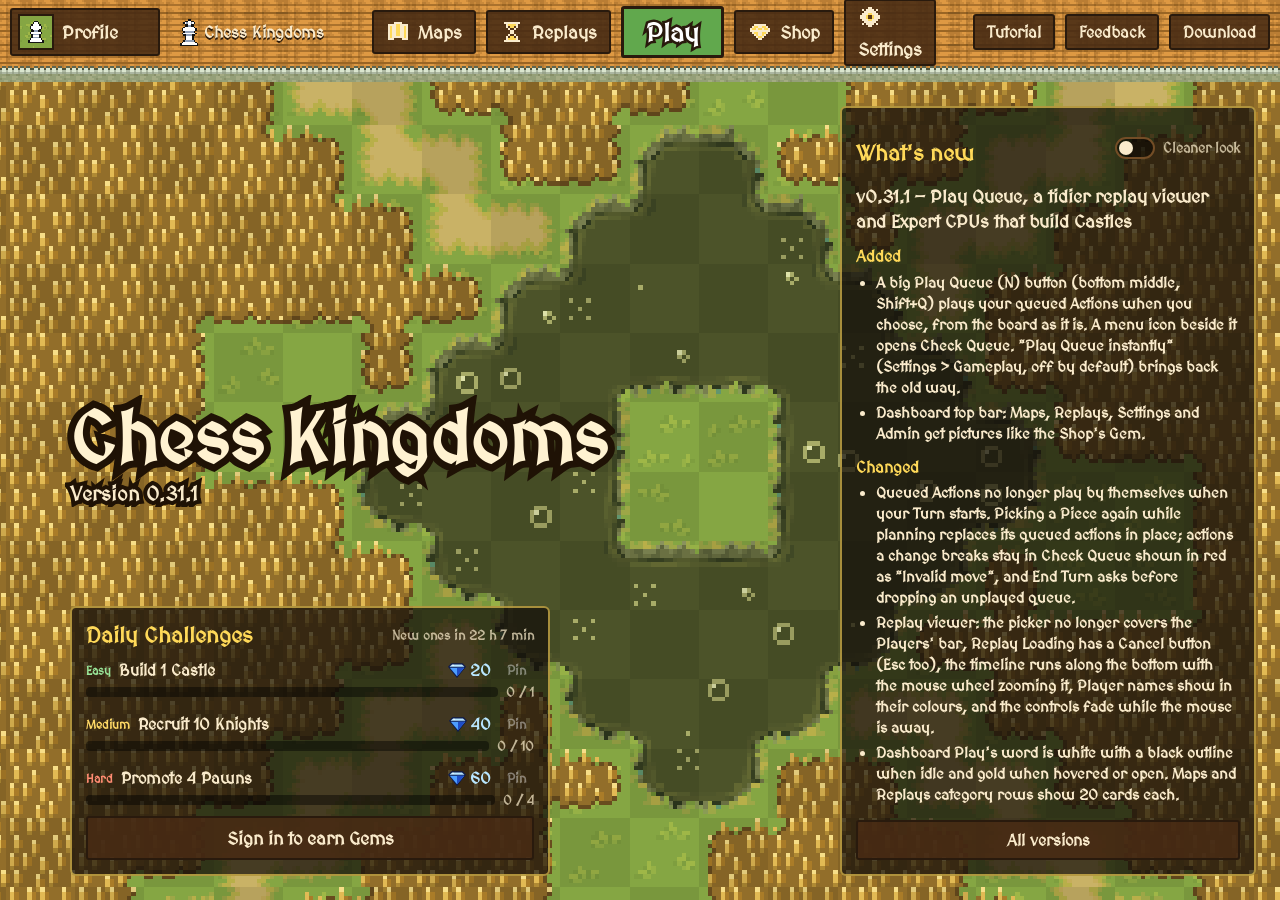
==== commit ff308e86: "Web build theZamos/chess-kingdoms@5b15ddb4d300ae11ff31224d05611dbd1992ba78" ====
--- a/index.html
+++ b/index.html
@@ -34,11 +34,12 @@
         <img class="px" src="shell/art/king_white.png" alt=""><span class="name">Chess Kingdoms</span>
       </a>
       <span class="spacer"></span>
-      <button class="wbtn page desk" data-go="maps" type="button">Maps</button>
-      <button class="wbtn page desk" data-go="replays" type="button">Replays</button>
+      <button class="wbtn page desk" data-go="maps" type="button"><svg class="pg-ic" viewBox="0 0 12 12" aria-hidden="true" shape-rendering="crispEdges"><g class="ink"><rect x="1" y="2" width="3" height="8"/><rect x="4" y="1" width="4" height="8"/><rect x="8" y="2" width="3" height="8"/></g><g class="fill"><rect x="2" y="3" width="1" height="6"/><rect x="5" y="2" width="2" height="6"/><rect x="9" y="3" width="1" height="6"/></g></svg>Maps</button>
+      <button class="wbtn page desk" data-go="replays" type="button"><svg class="pg-ic" viewBox="0 0 12 12" aria-hidden="true" shape-rendering="crispEdges"><g class="ink"><rect x="2" y="1" width="8" height="1"/><rect x="2" y="10" width="8" height="1"/><rect x="3" y="2" width="1" height="2"/><rect x="8" y="2" width="1" height="2"/><rect x="4" y="4" width="1" height="1"/><rect x="7" y="4" width="1" height="1"/><rect x="5" y="5" width="2" height="2"/><rect x="4" y="7" width="1" height="1"/><rect x="7" y="7" width="1" height="1"/><rect x="3" y="8" width="1" height="2"/><rect x="8" y="8" width="1" height="2"/></g><g class="fill"><rect x="4" y="2" width="4" height="1"/><rect x="5" y="3" width="2" height="1"/><rect x="4" y="9" width="4" height="1"/><rect x="5" y="8" width="2" height="1"/></g></svg>Replays</button>
       <button class="wbtn play desk" data-go="play" type="button">Play</button>
-      <button class="wbtn page desk settings" data-go="settings" type="button">Settings<span class="dot" data-bar="update" hidden></span></button>
-      <button class="wbtn page desk" data-go="admin" data-bar="admin" type="button" hidden>Admin</button>
+      <button class="wbtn page desk shop" data-go="shop" type="button"><svg class="pg-ic" viewBox="0 0 12 12" aria-hidden="true" shape-rendering="crispEdges"><g class="ink"><rect x="3" y="2" width="6" height="1"/><rect x="2" y="3" width="1" height="1"/><rect x="5" y="3" width="2" height="1"/><rect x="9" y="3" width="1" height="1"/><rect x="1" y="4" width="1" height="1"/><rect x="4" y="4" width="1" height="1"/><rect x="7" y="4" width="1" height="1"/><rect x="10" y="4" width="1" height="1"/><rect x="1" y="5" width="10" height="1"/><rect x="2" y="6" width="1" height="1"/><rect x="5" y="6" width="2" height="1"/><rect x="9" y="6" width="1" height="1"/><rect x="3" y="7" width="1" height="1"/><rect x="5" y="7" width="2" height="1"/><rect x="8" y="7" width="1" height="1"/><rect x="4" y="8" width="1" height="1"/><rect x="7" y="8" width="1" height="1"/><rect x="5" y="9" width="2" height="1"/></g><g class="fill"><rect x="3" y="3" width="2" height="1"/><rect x="7" y="3" width="2" height="1"/><rect x="2" y="4" width="2" height="1"/><rect x="5" y="4" width="2" height="1"/><rect x="8" y="4" width="2" height="1"/><rect x="3" y="6" width="2" height="1"/><rect x="7" y="6" width="2" height="1"/><rect x="4" y="7" width="1" height="1"/><rect x="7" y="7" width="1" height="1"/><rect x="5" y="8" width="2" height="1"/></g></svg>Shop</button>
+      <button class="wbtn page desk settings" data-go="settings" type="button"><svg class="pg-ic" viewBox="0 0 12 12" aria-hidden="true" shape-rendering="crispEdges"><g class="ink"><rect x="5" y="1" width="2" height="1"/><rect x="2" y="2" width="1" height="1"/><rect x="4" y="2" width="4" height="1"/><rect x="9" y="2" width="1" height="1"/><rect x="3" y="3" width="6" height="1"/><rect x="2" y="4" width="3" height="1"/><rect x="7" y="4" width="3" height="1"/><rect x="1" y="5" width="3" height="1"/><rect x="8" y="5" width="3" height="1"/><rect x="1" y="6" width="3" height="1"/><rect x="8" y="6" width="3" height="1"/><rect x="2" y="7" width="3" height="1"/><rect x="7" y="7" width="3" height="1"/><rect x="3" y="8" width="6" height="1"/><rect x="2" y="9" width="1" height="1"/><rect x="4" y="9" width="4" height="1"/><rect x="9" y="9" width="1" height="1"/><rect x="5" y="10" width="2" height="1"/></g><g class="fill"><rect x="5" y="4" width="2" height="1"/><rect x="4" y="5" width="1" height="1"/><rect x="7" y="5" width="1" height="1"/><rect x="4" y="6" width="1" height="1"/><rect x="7" y="6" width="1" height="1"/><rect x="5" y="7" width="2" height="1"/></g></svg>Settings<span class="dot" data-bar="update" hidden></span></button>
+      <button class="wbtn page desk" data-go="admin" data-bar="admin" type="button" hidden><svg class="pg-ic" viewBox="0 0 12 12" aria-hidden="true" shape-rendering="crispEdges"><g class="ink"><rect x="1" y="1" width="10" height="1"/><rect x="1" y="2" width="1" height="1"/><rect x="5" y="2" width="2" height="1"/><rect x="10" y="2" width="1" height="1"/><rect x="1" y="3" width="1" height="1"/><rect x="5" y="3" width="2" height="1"/><rect x="10" y="3" width="1" height="1"/><rect x="1" y="4" width="10" height="1"/><rect x="1" y="5" width="1" height="1"/><rect x="5" y="5" width="2" height="1"/><rect x="10" y="5" width="1" height="1"/><rect x="2" y="6" width="1" height="1"/><rect x="5" y="6" width="2" height="1"/><rect x="9" y="6" width="1" height="1"/><rect x="2" y="7" width="1" height="1"/><rect x="5" y="7" width="2" height="1"/><rect x="9" y="7" width="1" height="1"/><rect x="3" y="8" width="1" height="1"/><rect x="5" y="8" width="2" height="1"/><rect x="8" y="8" width="1" height="1"/><rect x="4" y="9" width="4" height="1"/><rect x="5" y="10" width="2" height="1"/></g><g class="fill"><rect x="2" y="2" width="3" height="1"/><rect x="7" y="2" width="3" height="1"/><rect x="2" y="3" width="3" height="1"/><rect x="7" y="3" width="3" height="1"/><rect x="2" y="5" width="3" height="1"/><rect x="7" y="5" width="3" height="1"/><rect x="3" y="6" width="2" height="1"/><rect x="7" y="6" width="2" height="1"/><rect x="3" y="7" width="2" height="1"/><rect x="7" y="7" width="2" height="1"/><rect x="4" y="8" width="1" height="1"/><rect x="7" y="8" width="1" height="1"/></g></svg>Admin</button>
       <span class="spacer desk"></span>
       <button class="wbtn small desk" data-go="tutorial" type="button">Tutorial</button>
       <button class="wbtn small desk" data-go="feedback" type="button">Feedback</button>
@@ -59,6 +60,7 @@
         <h1 class="big-title">Chess Kingdoms</h1>
         <div class="version" id="version"></div>
       </div>
+      <div class="challenges-slot" id="challenges-slot"></div>
       <aside class="news" aria-labelledby="news-heading">
         <div class="news-head">
           <h2 id="news-heading">What's new</h2>
@@ -79,6 +81,9 @@
     <section class="view profile-view" data-page="profile" aria-label="Your profile" hidden></section>
     <section class="view player-view" data-page="player" aria-label="Player" hidden></section>
     <section class="view clans-view" data-page="clans" aria-label="Clans" hidden></section>
+    <!-- The Shop and Customize (web/shell/pages/shop.js, customize.js). -->
+    <section class="view shop-view" data-page="shop" aria-label="Shop" hidden></section>
+    <section class="view customize-view" data-page="customize" aria-label="Customize" hidden></section>
     <!-- Play (and the lobby) and Admin, as the game draws them (pages/mirror.js). -->
     <section class="view play-view" data-page="play" aria-label="Play" hidden></section>
     <section class="view admin-view" data-page="admin" aria-label="Admin" hidden></section>
@@ -107,6 +112,7 @@
   <div class="scrim" id="scrim"></div>
   <div class="sheet" id="sheet" role="dialog" aria-label="More" aria-hidden="true">
     <h3>More</h3>
+    <button class="wbtn" data-go="shop" type="button">Shop</button>
     <button class="wbtn" data-go="settings" type="button">Settings<span class="dot" data-bar="update" hidden></span></button>
     <button class="wbtn" data-go="tutorial" type="button">Tutorial</button>
     <button class="wbtn" data-go="feedback" type="button">Feedback</button>
@@ -132,7 +138,7 @@
 
 <script>
 // Filled in by Godot's web export (html/custom_html_shell): the game's files and settings.
-window.ckGodot = { config: {"args":[],"canvasResizePolicy":2,"emscriptenPoolSize":8,"ensureCrossOriginIsolationHeaders":true,"executable":"index","experimentalVK":true,"mainPack":"index-f9aba703.pck","fileSizes":{"index-f9aba703.pck":6723540,"index.wasm":39509339},"focusCanvas":true,"gdextensionLibs":[],"godotPoolSize":4}, threads: false };
+window.ckGodot = { config: {"args":[],"canvasResizePolicy":2,"emscriptenPoolSize":8,"ensureCrossOriginIsolationHeaders":true,"executable":"index","experimentalVK":true,"mainPack":"index-5b15ddb4.pck","fileSizes":{"index-5b15ddb4.pck":7246776,"index.wasm":39509339},"focusCanvas":true,"gdextensionLibs":[],"godotPoolSize":4}, threads: false };
 </script>
 <script src="index.js"></script>
 <script type="module" src="shell/app.js"></script>
--- a/shell/shell.css
+++ b/shell/shell.css
@@ -4,6 +4,8 @@
    Dashboard look; the game's own pages copy both looks: game/dashboard_look.gd).
    Phones (up to 760px wide) get the page buttons along the bottom, Play raised
    and square-cornered, as on the game's pages (.scratch/web-links/: play_shape). */
+/* AP's blue circle (web/shell/ap.js): first in every stack, for that one character only. */
+@font-face { font-family: "ApCircle"; src: url("art/ApCircle.ttf") format("truetype"); unicode-range: U+F8A0; font-display: block; }
 @font-face { font-family: "MedievalSharp"; src: url("art/MedievalSharp.ttf") format("truetype"); font-display: swap; }
 
 :root {
@@ -20,8 +22,8 @@
   --green-on: #4f8c3e;
   --dot: #f24033;                   /* UiArt.REPORT_RED */
   --outline: #1f1205;
-  --display: "MedievalSharp", "Palatino Linotype", Georgia, "Segoe UI Symbol", "Noto Sans Symbols 2", serif;
-  --body: "MedievalSharp", "Palatino Linotype", Georgia, "Segoe UI Symbol", "Noto Sans Symbols 2", serif;
+  --display: "ApCircle", "MedievalSharp", "Palatino Linotype", Georgia, "Segoe UI Symbol", "Noto Sans Symbols 2", serif;
+  --body: "ApCircle", "MedievalSharp", "Palatino Linotype", Georgia, "Segoe UI Symbol", "Noto Sans Symbols 2", serif;
   --long: var(--body);              /* long text: news, notes */
   --bar-h: 64px;
   --wall-h: 18px;
@@ -54,8 +56,14 @@
 .wbtn:hover { border-color: var(--gold); filter: brightness(1.15); }
 .wbtn.on { border-color: var(--gold); background: var(--btn-on); }
 .wbtn.page { min-width: 110px; }
-.wbtn.play { background: var(--green); color: var(--ink); border-width: 3px; font-size: 26px; min-width: 150px; min-height: 52px; padding: 0 22px; }
+/* Play's word: white with a black outline, gold when hovered or open (DashboardLook.PLAY_TEXT; Zac's Nov 25 list). */
+.wbtn.play { background: var(--green); color: #fff; -webkit-text-stroke: 5px var(--ink); paint-order: stroke fill; border-width: 3px; font-size: 26px;
+  min-width: 150px; min-height: 52px; padding: 0 22px; }
 .wbtn.play.on { background: var(--green-on); }
+.wbtn.play:hover, .wbtn.play.on { color: var(--gold); }
+/* The page buttons' pictures beside their names, as the Shop's Gem (UiArt.tab_icon(), DashboardBar.ICON_PAGES). */
+.wbtn .pg-ic { width: 24px; height: 24px; flex: none; }
+.wbtn .pg-ic .ink { fill: var(--cream); } .wbtn .pg-ic .fill { fill: var(--gold); }
 .wbtn.small { font-size: 16px; min-height: 36px; }
 .dl .short { display: none; }
 .profile { min-width: 150px; justify-content: flex-start; padding-left: 6px; }
@@ -72,15 +80,18 @@
 
 /* Squeezed just enough for every button to fit, as DashboardBar.fit() does. */
 .sq1 .wbtn.page, .sq1 .wbtn.play { min-width: 0; }
-.sq2 .crest .name { display: none; }
-.sq3 .profile .pname { display: none; } .sq3 .profile { min-width: 0; } .sq3 .dl .long { display: none; } .sq3 .dl .short { display: inline; }
-.sq4 .bar { gap: 5px; } .sq4 .wbtn { font-size: 15px; padding: 4px 7px; } .sq4 .wbtn.play { font-size: 22px; padding: 0 14px; } .sq4 .crest { font-size: 18px; }
-.sq5 .bar { gap: 2px; } .sq5 .wbtn { font-size: 13px; padding: 4px; } .sq5 .wbtn.play { font-size: 20px; padding: 0 8px; }
+.sq2 .dl .long { display: none; } .sq2 .dl .short { display: inline; }
+.sq3 .crest .name { display: none; }
+.sq4 .profile .pname { display: none; } .sq4 .profile { min-width: 0; }
+.sq5 .bar { gap: 5px; } .sq5 .wbtn { font-size: 15px; padding: 4px 7px; } .sq5 .wbtn.play { font-size: 22px; padding: 0 14px; } .sq5 .crest { font-size: 18px; }
+.sq5 .shop .gem, .sq5 .wbtn .pg-ic { display: none; }
+.sq6 .bar { gap: 2px; } .sq6 .wbtn { font-size: 13px; padding: 4px; } .sq6 .wbtn.play { font-size: 20px; padding: 0 8px; }
 
 /* ---------- pages ---------- */
 main { flex: 1; position: relative; overflow: hidden; }
 .view { position: absolute; inset: 0; overflow-y: auto; overflow-x: hidden; }
-.pad { padding: 24px max(24px, env(safe-area-inset-right, 0px)) 32px max(24px, env(safe-area-inset-left, 0px)); max-width: 1200px; }
+/* Pages stretch with the window, as the bar does (and the game's own pages). */
+.pad { padding: 24px max(24px, env(safe-area-inset-right, 0px)) 32px max(24px, env(safe-area-inset-left, 0px)); }
 .muted { color: var(--muted); }
 .head { display: flex; align-items: center; gap: 12px; flex-wrap: wrap; margin-bottom: 14px; }
 .head h1 { font-family: var(--display); font-size: 28px; margin: 0; flex: 1; }
@@ -117,9 +128,11 @@
 .notes h3, .news h3 { font-size: 18px; margin: 2px 0 4px; color: var(--cream); }
 .notes h4, .news h4 { font-size: 16px; margin: 12px 0 4px; color: var(--gold); }
 .notes ul, .news ul { margin: 0; padding-left: 20px; }
+/* A staff-only change (Developers and Moderators only; ChangelogWindow.to_bbcode). */
+.staff-tag { color: var(--gold); font-weight: bold; margin-right: 4px; }
 .notes li, .news li { margin: 4px 0; }
 .notes p, .news p { margin: 4px 0; }
-code { font-family: ui-monospace, Consolas, monospace; font-size: .9em; background: rgba(0, 0, 0, .3); padding: 0 3px; border-radius: 2px; }
+code { font-family: "ApCircle", ui-monospace, Consolas, monospace; font-size: .9em; background: rgba(0, 0, 0, .3); padding: 0 3px; border-radius: 2px; }
 
 /* All versions (ChangelogWindow) */
 .log { display: grid; grid-template-columns: 220px 1fr; gap: 16px; align-items: start; }
@@ -175,9 +188,11 @@
 select:focus-visible, input:focus-visible, textarea:focus-visible { outline: 2px solid var(--gold); outline-offset: 1px; }
 .check { display: inline-flex; align-items: center; gap: 6px; cursor: pointer; min-height: 44px; }
 .check input { width: 18px; height: 18px; accent-color: var(--green); }
-.tag-box { max-width: 360px; margin-bottom: 12px; }
-.tag-list { max-height: 180px; overflow-y: auto; display: grid; }
-.tag-list .check { min-height: 32px; }
+.tag-box { margin-bottom: 12px; }
+.tag-list { display: grid; gap: 2px; }
+.tag-list .tag-head { margin: 6px 0 0; font-size: 13px; color: var(--gold); }
+.tag-list .tag-group { display: flex; flex-wrap: wrap; column-gap: 16px; }
+.tag-list .check { min-height: 32px; display: inline-flex; align-items: center; }
 .tag .x { margin-left: auto; padding: 0 8px; }
 .maps-all .head h1 { flex: 1; }
 
@@ -362,6 +377,22 @@
 .m-link { background: none; border: 0; color: var(--gold); font: inherit; cursor: pointer; padding: 0; text-align: left; }
 .m-link:hover { text-decoration: underline; }
 .m-number { width: 96px; }
+.m-pick { display: inline-flex; align-items: center; gap: 6px; }
+.m-pick-icon { width: 16px; height: 16px; }
+/* A picker with pictures or coloured names (mirror.js dropdownParts()). */
+.m-drop { position: relative; }
+.m-drop-button { display: inline-flex; align-items: center; gap: 6px; min-height: 36px; }
+.m-drop-arrow { opacity: .7; font-size: .8em; }
+.m-drop-list { position: absolute; left: 0; top: 100%; z-index: 15; margin: 2px 0 0; padding: 4px; list-style: none; min-width: 100%;
+  max-height: min(60vh, 420px); overflow-y: auto; display: grid; gap: 0; }
+.m-drop-list[hidden] { display: none; }
+.m-drop-item { display: flex; align-items: center; gap: 6px; padding: 6px 8px; border-radius: 4px; cursor: pointer; white-space: nowrap; min-height: 32px; }
+.m-drop-item:hover, .m-drop-item:focus { background: rgba(232, 194, 90, .18); outline: none; }
+.m-drop-item[aria-selected="true"] { background: rgba(232, 194, 90, .12); }
+.m-drop-item[aria-disabled="true"] { opacity: .45; cursor: default; }
+.m-drop-sep { border-top: 1px solid var(--panel-edge); margin: 4px 0; }
+/* Black and other dark colours' names: a light outline so they read on the dark list. */
+.m-dark { text-shadow: -1px -1px 0 #ebe6d6, 1px -1px 0 #ebe6d6, -1px 1px 0 #ebe6d6, 1px 1px 0 #ebe6d6; }
 .m-number-row { display: inline-flex; align-items: center; gap: 4px; }
 .m-tabs { display: grid; gap: 8px; width: 100%; }
 .m-tab-body { min-width: 0; }
@@ -455,7 +486,7 @@
 
 /* ---------- the cleaner look: flat wood, a gold line for the wall, an easier font for long text ---------- */
 /* (The game's pages use the same Alegreya Sans for long text: DashboardLook.LONG_TEXT.) */
-body.look-clean { --long: "Alegreya Sans", "Segoe UI", system-ui, sans-serif; --page: #1b1714; --panel: #26201b; --panel-edge: #4a3826; --btn: transparent; }
+body.look-clean { --long: "ApCircle", "Alegreya Sans", "Segoe UI", system-ui, sans-serif; --page: #1b1714; --panel: #26201b; --panel-edge: #4a3826; --btn: transparent; }
 body.look-clean .bar, body.look-clean .top, body.look-clean .tabrow { background: linear-gradient(#3b2716, #2c1d10); }
 body.look-clean .wall { height: 3px; background: linear-gradient(90deg, #8a6a2c, var(--gold) 50%, #8a6a2c); }
 body.look-clean .tabs .wall { transform: none; }
@@ -463,6 +494,7 @@
 body.look-clean .wbtn:hover { background: rgba(255, 255, 255, .07); filter: none; }
 body.look-clean .wbtn.on { background: rgba(255, 217, 89, .12); color: var(--gold); box-shadow: inset 0 -3px 0 var(--gold); }
 body.look-clean .wbtn.play { background: var(--green); color: #14200f; border-radius: 8px; }
+body.look-clean .wbtn.play, body.look-clean .wbtn.play:hover, body.look-clean .wbtn.play.on { color: #14200f; -webkit-text-stroke: 0; }
 body.look-clean .wbtn.play.on { box-shadow: 0 0 0 2px var(--gold); }
 body.look-clean .news .wbtn, body.look-clean .head .wbtn, body.look-clean .sheet .wbtn, body.look-clean .versions .wbtn, body.look-clean .wait .wbtn {
   background: #33291f; border: 1px solid var(--panel-edge); border-radius: 8px; }
@@ -498,10 +530,58 @@
    Graphics > UI scale zooms the page (never the game's canvas), Font > Plain and
    Bold off, and Show FPS's counter in the game's corner and colours. */
 .web, .toast, .invites, .wait, .pop-back { zoom: var(--ui-zoom, 1); }
-body.font-plain { --display: "Segoe UI", system-ui, -apple-system, Roboto, "Noto Sans", sans-serif; --body: var(--display); }
+body.font-plain { --display: "ApCircle", "Segoe UI", system-ui, -apple-system, Roboto, "Noto Sans", sans-serif; --body: var(--display); }
 body.font-plain:not(.look-clean) { --long: var(--body); }
 body.text-regular { font-weight: 400; }
 .fps { position: fixed; top: 2px; left: 6px; z-index: 30; pointer-events: none; color: #99ff99; font: 700 14px var(--body);
   text-shadow: -1px -1px 0 #000, 1px -1px 0 #000, -1px 1px 0 #000, 1px 1px 0 #000, 0 0 3px #000; }
 body.in-game .fps { display: none; }
 .slides .clouds { position: absolute; left: 0; top: 0; z-index: 1; pointer-events: none; image-rendering: auto; transform-origin: 0 0; }
+
+/* The Shop, Customize and Home's Daily Challenges (.scratch/shop-gems-challenges/). */
+.gems { display: inline-flex; align-items: center; gap: 4px; color: #b8e6ff; font-weight: bold; }
+.gem { width: 18px; height: 18px; flex: none; image-rendering: pixelated; }
+.wbtn .gem { vertical-align: -3px; }
+.balance .gems { font-size: 22px; } .balance .gem { width: 24px; height: 24px; }
+.cards.wrap { flex-wrap: wrap; overflow: visible; }
+.card .line.price { display: flex; }
+.card.selected { border-color: var(--gold); box-shadow: 0 0 0 2px var(--gold) inset; }
+.card.locked { opacity: .55; }
+/* The game's own picture (WebShop.pictures()), sharp; an empty square until it comes. */
+.item-pic:not([src]) { visibility: hidden; }
+.item-pic.small { width: 32px; height: 32px; flex: none; vertical-align: middle; }
+.shop-page h2, .customize-page h2 { color: var(--gold); margin: 16px 0 6px; }
+.shop-page .head, .customize-page .head { display: flex; align-items: center; gap: 16px; flex-wrap: wrap; }
+.color-list { list-style: none; padding: 0; margin: 0; display: grid; gap: 4px; max-width: 420px; }
+.color-row { display: flex; align-items: center; gap: 8px; padding: 4px 8px; min-height: 44px; }
+.color-row .grip { cursor: grab; font-size: 22px; touch-action: none; user-select: none; padding: 0 6px; }
+.color-row.dragging { opacity: .7; outline: 2px dashed var(--gold); }
+.color-row .cname { flex: 1; }
+.left-out { flex-wrap: wrap; gap: 8px; }
+.challenges { position: absolute; left: 70px; bottom: 24px; width: min(480px, calc(100% - 70px - 416px - 48px)); background: rgba(20, 15, 10, .72); border: 2px solid rgba(255, 217, 89, .6);
+  border-radius: 6px; padding: 14px; display: grid; gap: 8px; }
+.challenges h2 { margin: 0; color: var(--gold); font-size: 22px; font-family: var(--display); }
+.challenge-list { display: grid; gap: 10px; }
+.challenge .row-line { gap: 8px; align-items: center; }
+.challenge .what { flex: 1; }
+.challenge.done .what { color: var(--muted); }
+.challenge .level { font-size: 12px; } .level.easy { color: #99e699; } .level.medium { color: #ffd966; } .level.hard { color: #ff8c73; }
+.challenge .meter { flex: 1; height: 10px; border-radius: 4px; background: rgba(0, 0, 0, .45); overflow: hidden; }
+.challenge .done-part { display: block; height: 100%; background: #59bf59; border-radius: 4px; }
+body.look-clean .challenges { background: rgba(20, 16, 12, .82); border: 1px solid rgba(255, 217, 89, .35); border-radius: 10px; }
+@media (max-width: 1060px) and (min-width: 761px) {
+  .challenges { left: 24px; width: calc(100% - 24px - 416px - 48px); }
+  .title-box { left: 24px; }
+  .big-title { font-size: 54px; }
+}
+/* A short window: the title moves up, clear of the Challenges under it. */
+@media (max-height: 680px) and (min-width: 761px) {
+  .title-box { top: 20px; transform: none; }
+}
+@media (max-width: 760px) {
+  .challenges { left: 12px; right: 12px; width: auto; top: 110px; bottom: auto; }
+  .news { height: 36%; }
+  /* The Shop's and Customize's cards: two across. */
+  .shop-page .card, .customize-page .card { width: calc(50% - 6px); min-height: 0; box-sizing: border-box; }
+  .shop-page .card .pic, .customize-page .card .pic { width: 100%; height: auto; aspect-ratio: 1; }
+}
